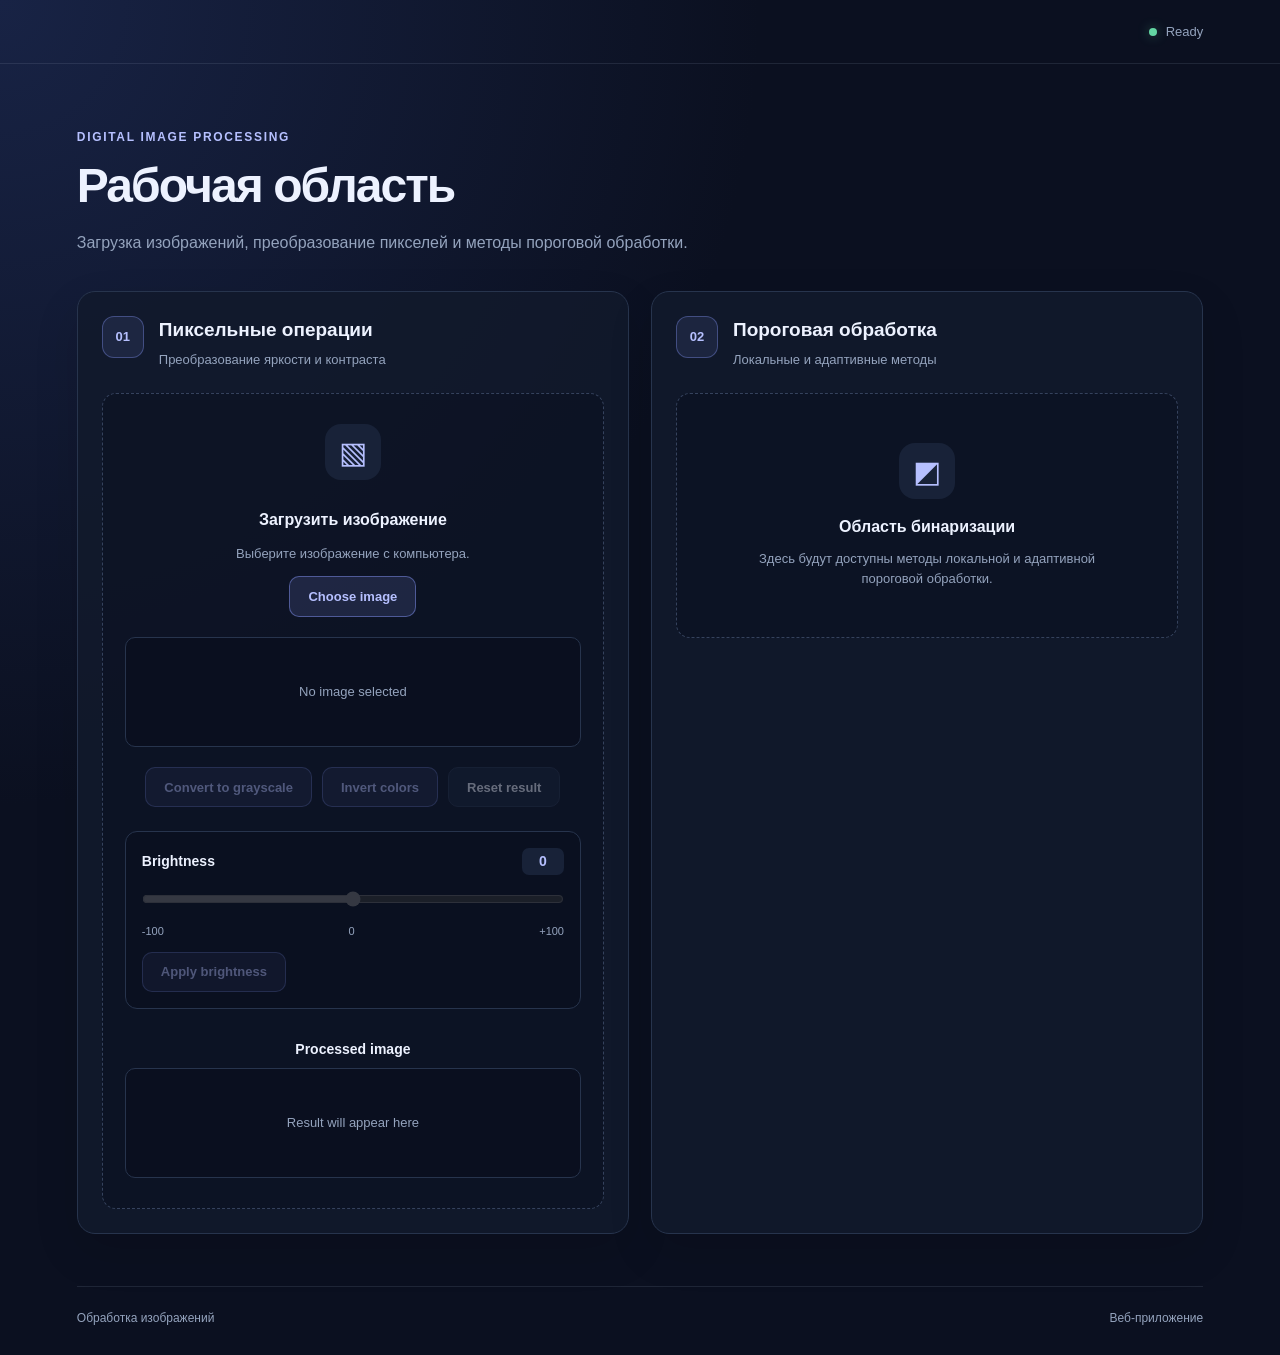
==== pkg lab 3/index.html @ 261bcbc7 "added color adjustment" ====
<!DOCTYPE html>
<html lang="ru">
<head>
    <meta charset="UTF-8">
    <meta name="viewport" content="width=device-width, initial-scale=1.0">
    <title>Image Processing</title>
    <link rel="stylesheet" href="style.css">
</head>
<body>
    <header class="topbar">
        <div class="topbar-spacer"></div>
        <div class="topbar-status">
            <span class="status-dot"></span>
            <span id="appStatus">Ready</span>
        </div>
    </header>

    <main class="container">
        <section class="welcome">
            <p class="eyebrow">Digital Image Processing</p>
            <h1>Рабочая область</h1>
            <p class="description">
                Загрузка изображений, преобразование пикселей
                и методы пороговой обработки.
            </p>
        </section>

        <section class="workspace">
            <article class="panel">
                <div class="panel-heading">
                    <span class="panel-number">01</span>
                    <div>
                        <h2>Пиксельные операции</h2>
                        <p>Преобразование яркости и контраста</p>
                    </div>
                </div>

                <div class="placeholder upload-area">
                    <div class="placeholder-icon">▧</div>
                    <h3>Загрузить изображение</h3>
                    <p>Выберите изображение с компьютера.</p>

                    <label class="upload-button" for="imageInput">
                        Choose image
                    </label>

                    <input
                        type="file"
                        id="imageInput"
                        accept="image/*"
                        hidden
                    >

                    <div class="image-preview" id="imagePreview">
                        <span class="preview-empty">No image selected</span>
                        <img
                            id="previewImage"
                            alt="Original image preview"
                            hidden
                        >
                    </div>

                    <div class="image-info" id="imageInfo" hidden></div>

                    <div class="controls">
                        <button
                            id="grayscaleButton"
                            class="action-button"
                            disabled
                        >
                            Convert to grayscale
                        </button>

                        <button
                            id="invertButton"
                            class="action-button"
                            disabled
                        >
                            Invert colors
                        </button>

                        <button
                            id="resetButton"
                            class="secondary-button"
                            disabled
                        >
                            Reset result
                        </button>
                    </div>

                    <div class="adjustment-control">
                        <div class="adjustment-heading">
                            <label for="brightnessSlider">Brightness</label>
                            <output id="brightnessValue" for="brightnessSlider">
                                0
                            </output>
                        </div>

                        <input
                            type="range"
                            id="brightnessSlider"
                            min="-100"
                            max="100"
                            value="0"
                            step="1"
                            disabled
                        >

                        <div class="range-labels">
                            <span>-100</span>
                            <span>0</span>
                            <span>+100</span>
                        </div>

                        <button
                            id="applyBrightnessButton"
                            class="action-button"
                            disabled
                        >
                            Apply brightness
                        </button>
                    </div>

                    <div class="result-area">
                        <h3>Processed image</h3>
                        <div class="image-preview result-preview">
                            <span id="resultPlaceholder">
                                Result will appear here
                            </span>
                            <canvas id="resultCanvas" hidden></canvas>
                        </div>
                    </div>
                </div>
            </article>

            <article class="panel">
                <div class="panel-heading">
                    <span class="panel-number">02</span>
                    <div>
                        <h2>Пороговая обработка</h2>
                        <p>Локальные и адаптивные методы</p>
                    </div>
                </div>

                <div class="placeholder">
                    <div class="placeholder-icon">◩</div>
                    <h3>Область бинаризации</h3>
                    <p>
                        Здесь будут доступны методы локальной
                        и адаптивной пороговой обработки.
                    </p>
                </div>
            </article>
        </section>

        <footer class="footer">
            <span>Обработка изображений</span>
            <span>Веб-приложение</span>
        </footer>
    </main>

    <script src="app.js"></script>
</body>
</html>
---- pkg lab 3/style.css ----
:root {
    color-scheme: dark;
    --background: #0b1020;
    --panel: #121a2c;
    --panel-light: #182238;
    --border: #27344d;
    --text: #edf2ff;
    --muted: #94a3bd;
    --accent: #8b9cff;
    --accent-light: #b6c0ff;
    --success: #63d6a3;
    --error: #ff8585;
}

* {
    box-sizing: border-box;
}

body {
    margin: 0;
    min-height: 100vh;
    background:
        radial-gradient(ellipse at top left, #182345 0, transparent 42%),
        var(--background);
    color: var(--text);
    font-family: Inter, -apple-system, BlinkMacSystemFont, "Segoe UI",
        sans-serif;
    line-height: 1.5;
}

.topbar {
    min-height: 64px;
    padding: 0 6%;
    display: flex;
    align-items: center;
    justify-content: space-between;
    border-bottom: 1px solid rgba(148, 163, 189, 0.15);
}

.topbar-spacer {
    flex: 1;
}

.topbar-status {
    display: flex;
    align-items: center;
    gap: 9px;
    color: var(--muted);
    font-size: 13px;
}

.status-dot {
    width: 8px;
    height: 8px;
    border-radius: 50%;
    background: var(--success);
    box-shadow: 0 0 12px rgba(99, 214, 163, 0.4);
}

.container {
    width: min(1180px, 88%);
    margin: 0 auto;
}

.welcome {
    padding: 64px 0 36px;
}

.eyebrow {
    margin: 0 0 12px;
    color: var(--accent-light);
    font-size: 12px;
    font-weight: 700;
    letter-spacing: 0.14em;
    text-transform: uppercase;
}

h1 {
    margin: 0;
    font-size: clamp(32px, 5vw, 48px);
    line-height: 1.15;
    letter-spacing: -0.04em;
}

.description {
    max-width: 620px;
    margin: 18px 0 0;
    color: var(--muted);
    font-size: 16px;
}

.workspace {
    display: grid;
    grid-template-columns: repeat(2, minmax(0, 1fr));
    gap: 22px;
    padding-bottom: 52px;
}

.panel {
    min-width: 0;
    padding: 24px;
    border: 1px solid var(--border);
    border-radius: 18px;
    background: rgba(18, 26, 44, 0.88);
    box-shadow: 0 18px 45px rgba(0, 0, 0, 0.12);
}

.panel-heading {
    display: flex;
    align-items: flex-start;
    gap: 15px;
    margin-bottom: 24px;
}

.panel-number {
    display: grid;
    place-items: center;
    flex-shrink: 0;
    width: 42px;
    height: 42px;
    border: 1px solid rgba(139, 156, 255, 0.35);
    border-radius: 12px;
    background: rgba(139, 156, 255, 0.1);
    color: var(--accent-light);
    font-size: 13px;
    font-weight: 700;
}

.panel-heading h2 {
    margin: 0;
    font-size: 19px;
    font-weight: 650;
}

.panel-heading p {
    margin: 5px 0 0;
    color: var(--muted);
    font-size: 13px;
}

.placeholder {
    min-height: 245px;
    padding: 30px 22px;
    display: flex;
    flex-direction: column;
    align-items: center;
    justify-content: center;
    text-align: center;
    border: 1px dashed #35425d;
    border-radius: 14px;
    background: rgba(8, 13, 26, 0.35);
}

.placeholder-icon {
    display: grid;
    place-items: center;
    width: 56px;
    height: 56px;
    margin-bottom: 16px;
    border-radius: 16px;
    background: var(--panel-light);
    color: var(--accent-light);
    font-size: 30px;
}

.placeholder h3 {
    margin: 0;
    font-size: 16px;
    font-weight: 600;
}

.placeholder p {
    max-width: 340px;
    margin: 10px 0 0;
    color: var(--muted);
    font-size: 13px;
}

.upload-area {
    gap: 12px;
}

.upload-area > p {
    margin-top: 0;
}

.upload-button,
.action-button,
.secondary-button {
    display: inline-flex;
    align-items: center;
    justify-content: center;
    min-height: 40px;
    padding: 10px 18px;
    border: 1px solid rgba(139, 156, 255, 0.45);
    border-radius: 10px;
    background: rgba(139, 156, 255, 0.14);
    color: var(--accent-light);
    font-size: 13px;
    font-weight: 600;
    font-family: inherit;
    cursor: pointer;
    transition: background 0.2s ease, transform 0.2s ease;
}

.upload-button:hover,
.action-button:hover:not(:disabled),
.secondary-button:hover:not(:disabled) {
    background: rgba(139, 156, 255, 0.25);
    transform: translateY(-1px);
}

.action-button:disabled,
.secondary-button:disabled {
    opacity: 0.4;
    cursor: not-allowed;
}

.secondary-button {
    border-color: var(--border);
    background: var(--panel-light);
    color: var(--text);
}

.image-preview {
    display: flex;
    align-items: center;
    justify-content: center;
    width: 100%;
    min-height: 110px;
    margin-top: 8px;
    overflow: hidden;
    border: 1px solid var(--border);
    border-radius: 10px;
    background: rgba(8, 13, 26, 0.45);
    color: var(--muted);
    font-size: 13px;
}

.image-preview img,
.image-preview canvas {
    display: block;
    max-width: 100%;
    max-height: 320px;
    object-fit: contain;
}

.image-info {
    width: 100%;
    color: var(--muted);
    font-size: 12px;
    overflow-wrap: anywhere;
}

.controls {
    display: flex;
    flex-wrap: wrap;
    justify-content: center;
    gap: 10px;
    width: 100%;
    margin-top: 8px;
}

.adjustment-control {
    display: flex;
    flex-direction: column;
    gap: 12px;
    width: 100%;
    margin-top: 12px;
    padding: 16px;
    border: 1px solid var(--border);
    border-radius: 12px;
    background: rgba(8, 13, 26, 0.35);
    text-align: left;
}

.adjustment-heading {
    display: flex;
    align-items: center;
    justify-content: space-between;
    gap: 12px;
    font-size: 14px;
    font-weight: 600;
}

.adjustment-heading output {
    min-width: 42px;
    padding: 3px 8px;
    border-radius: 7px;
    background: var(--panel-light);
    color: var(--accent-light);
    text-align: center;
    font-variant-numeric: tabular-nums;
}

#brightnessSlider {
    width: 100%;
    margin: 4px 0;
    accent-color: var(--accent);
    cursor: pointer;
}

#brightnessSlider:disabled {
    cursor: not-allowed;
    opacity: 0.4;
}

.range-labels {
    display: flex;
    justify-content: space-between;
    color: var(--muted);
    font-size: 11px;
}

.adjustment-control .action-button {
    align-self: flex-start;
}

.result-area {
    width: 100%;
    margin-top: 18px;
}

.result-area > h3 {
    margin: 0 0 8px;
    font-size: 14px;
    font-weight: 600;
}

.result-preview {
    margin-top: 0;
}

.footer {
    display: flex;
    justify-content: space-between;
    gap: 16px;
    padding: 22px 0 28px;
    border-top: 1px solid rgba(148, 163, 189, 0.15);
    color: var(--muted);
    font-size: 12px;
}

[hidden] {
    display: none !important;
}

@media (max-width: 760px) {
    .container {
        width: 92%;
    }

    .welcome {
        padding-top: 44px;
    }

    .workspace {
        grid-template-columns: 1fr;
        gap: 16px;
    }

    .panel {
        padding: 18px;
    }

    .placeholder {
        min-height: 210px;
    }
}

@media (max-width: 420px) {
    .topbar {
        padding: 0 4%;
    }

    .footer {
        flex-direction: column;
        gap: 4px;
    }

    .controls {
        flex-direction: column;
    }

    .controls button,
    .adjustment-control .action-button {
        width: 100%;
    }
}
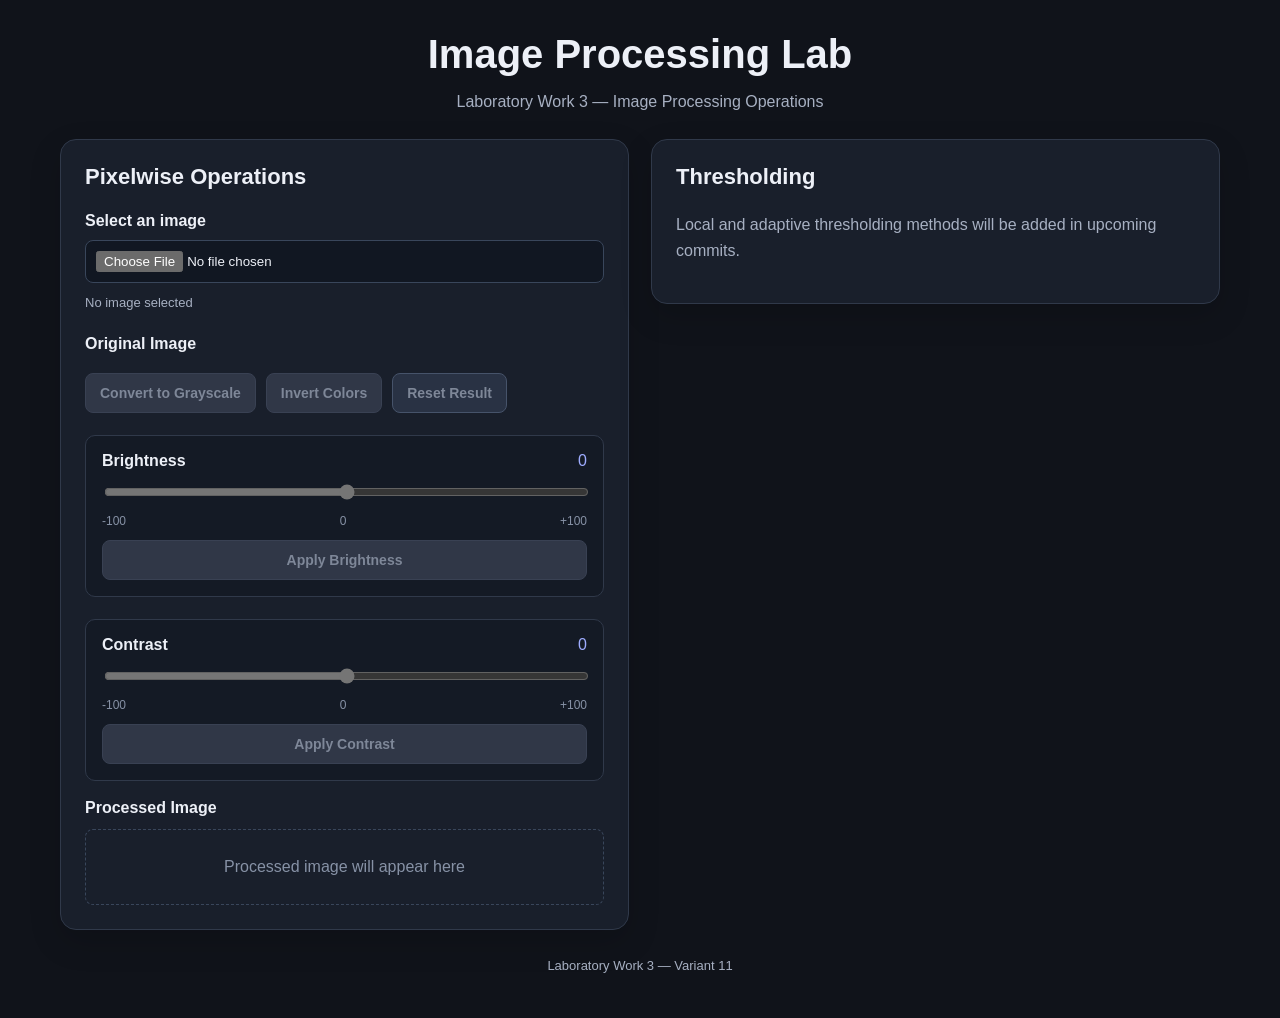
==== commit 75d6951e: "added contrast adjustment" ====
--- a/pkg lab 3/index.html
+++ b/pkg lab 3/index.html
@@ -1,161 +1,114 @@
 <!DOCTYPE html>
-<html lang="ru">
+<html lang="en">
 <head>
     <meta charset="UTF-8">
     <meta name="viewport" content="width=device-width, initial-scale=1.0">
-    <title>Image Processing</title>
+    <title>Image Processing Lab</title>
     <link rel="stylesheet" href="style.css">
 </head>
 <body>
-    <header class="topbar">
-        <div class="topbar-spacer"></div>
-        <div class="topbar-status">
-            <span class="status-dot"></span>
-            <span id="appStatus">Ready</span>
-        </div>
-    </header>
+    <main class="app">
+        <header class="app-header">
+            <h1>Image Processing Lab</h1>
+            <p>Laboratory Work 3 — Image Processing Operations</p>
+        </header>
 
-    <main class="container">
-        <section class="welcome">
-            <p class="eyebrow">Digital Image Processing</p>
-            <h1>Рабочая область</h1>
-            <p class="description">
-                Загрузка изображений, преобразование пикселей
-                и методы пороговой обработки.
-            </p>
+        <section class="workspace">
+            <div class="panel">
+                <h2>Pixelwise Operations</h2>
+
+                <div class="upload-control">
+                    <label for="imageInput">Select an image</label>
+                    <input type="file" id="imageInput" accept="image/*">
+                </div>
+
+                <div class="image-info" id="imageInfo">
+                    No image selected
+                </div>
+
+                <div class="preview-container">
+                    <h3>Original Image</h3>
+                    <img id="previewImage" alt="Original image preview" hidden>
+                </div>
+
+                <div class="controls">
+                    <button id="grayscaleButton" disabled>
+                        Convert to Grayscale
+                    </button>
+                    <button id="invertButton" disabled>
+                        Invert Colors
+                    </button>
+                    <button id="resetButton" disabled>
+                        Reset Result
+                    </button>
+                </div>
+
+                <div class="adjustment-control">
+                    <div class="adjustment-heading">
+                        <label for="brightnessSlider">Brightness</label>
+                        <output id="brightnessValue">0</output>
+                    </div>
+                    <input
+                        type="range"
+                        id="brightnessSlider"
+                        min="-100"
+                        max="100"
+                        value="0"
+                        step="1"
+                        disabled
+                    >
+                    <div class="range-labels">
+                        <span>-100</span>
+                        <span>0</span>
+                        <span>+100</span>
+                    </div>
+                    <button id="applyBrightnessButton" disabled>
+                        Apply Brightness
+                    </button>
+                </div>
+
+                <div class="adjustment-control">
+                    <div class="adjustment-heading">
+                        <label for="contrastSlider">Contrast</label>
+                        <output id="contrastValue">0</output>
+                    </div>
+                    <input
+                        type="range"
+                        id="contrastSlider"
+                        min="-100"
+                        max="100"
+                        value="0"
+                        step="1"
+                        disabled
+                    >
+                    <div class="range-labels">
+                        <span>-100</span>
+                        <span>0</span>
+                        <span>+100</span>
+                    </div>
+                    <button id="applyContrastButton" disabled>
+                        Apply Contrast
+                    </button>
+                </div>
+
+                <div class="result-container">
+                    <h3>Processed Image</h3>
+                    <canvas id="resultCanvas" hidden></canvas>
+                    <p id="resultPlaceholder">Processed image will appear here</p>
+                </div>
+            </div>
+
+            <div class="panel">
+                <h2>Thresholding</h2>
+                <p class="placeholder-text">
+                    Local and adaptive thresholding methods will be added in
+                    upcoming commits.
+                </p>
+            </div>
         </section>
 
-        <section class="workspace">
-            <article class="panel">
-                <div class="panel-heading">
-                    <span class="panel-number">01</span>
-                    <div>
-                        <h2>Пиксельные операции</h2>
-                        <p>Преобразование яркости и контраста</p>
-                    </div>
-                </div>
-
-                <div class="placeholder upload-area">
-                    <div class="placeholder-icon">▧</div>
-                    <h3>Загрузить изображение</h3>
-                    <p>Выберите изображение с компьютера.</p>
-
-                    <label class="upload-button" for="imageInput">
-                        Choose image
-                    </label>
-
-                    <input
-                        type="file"
-                        id="imageInput"
-                        accept="image/*"
-                        hidden
-                    >
-
-                    <div class="image-preview" id="imagePreview">
-                        <span class="preview-empty">No image selected</span>
-                        <img
-                            id="previewImage"
-                            alt="Original image preview"
-                            hidden
-                        >
-                    </div>
-
-                    <div class="image-info" id="imageInfo" hidden></div>
-
-                    <div class="controls">
-                        <button
-                            id="grayscaleButton"
-                            class="action-button"
-                            disabled
-                        >
-                            Convert to grayscale
-                        </button>
-
-                        <button
-                            id="invertButton"
-                            class="action-button"
-                            disabled
-                        >
-                            Invert colors
-                        </button>
-
-                        <button
-                            id="resetButton"
-                            class="secondary-button"
-                            disabled
-                        >
-                            Reset result
-                        </button>
-                    </div>
-
-                    <div class="adjustment-control">
-                        <div class="adjustment-heading">
-                            <label for="brightnessSlider">Brightness</label>
-                            <output id="brightnessValue" for="brightnessSlider">
-                                0
-                            </output>
-                        </div>
-
-                        <input
-                            type="range"
-                            id="brightnessSlider"
-                            min="-100"
-                            max="100"
-                            value="0"
-                            step="1"
-                            disabled
-                        >
-
-                        <div class="range-labels">
-                            <span>-100</span>
-                            <span>0</span>
-                            <span>+100</span>
-                        </div>
-
-                        <button
-                            id="applyBrightnessButton"
-                            class="action-button"
-                            disabled
-                        >
-                            Apply brightness
-                        </button>
-                    </div>
-
-                    <div class="result-area">
-                        <h3>Processed image</h3>
-                        <div class="image-preview result-preview">
-                            <span id="resultPlaceholder">
-                                Result will appear here
-                            </span>
-                            <canvas id="resultCanvas" hidden></canvas>
-                        </div>
-                    </div>
-                </div>
-            </article>
-
-            <article class="panel">
-                <div class="panel-heading">
-                    <span class="panel-number">02</span>
-                    <div>
-                        <h2>Пороговая обработка</h2>
-                        <p>Локальные и адаптивные методы</p>
-                    </div>
-                </div>
-
-                <div class="placeholder">
-                    <div class="placeholder-icon">◩</div>
-                    <h3>Область бинаризации</h3>
-                    <p>
-                        Здесь будут доступны методы локальной
-                        и адаптивной пороговой обработки.
-                    </p>
-                </div>
-            </article>
-        </section>
-
-        <footer class="footer">
-            <span>Обработка изображений</span>
-            <span>Веб-приложение</span>
+        <footer class="app-footer">
+            <p>Laboratory Work 3 — Variant 11</p>
         </footer>
     </main>
 
--- a/pkg lab 3/style.css
+++ b/pkg lab 3/style.css
@@ -1,277 +1,176 @@
+* {
+    box-sizing: border-box;
+}
+
 :root {
     color-scheme: dark;
-    --background: #0b1020;
-    --panel: #121a2c;
-    --panel-light: #182238;
-    --border: #27344d;
-    --text: #edf2ff;
-    --muted: #94a3bd;
-    --accent: #8b9cff;
-    --accent-light: #b6c0ff;
-    --success: #63d6a3;
-    --error: #ff8585;
-}
-
-* {
-    box-sizing: border-box;
+    font-family: Arial, Helvetica, sans-serif;
+    background: #10131a;
+    color: #edf0f7;
 }
 
 body {
     margin: 0;
     min-height: 100vh;
-    background:
-        radial-gradient(ellipse at top left, #182345 0, transparent 42%),
-        var(--background);
-    color: var(--text);
-    font-family: Inter, -apple-system, BlinkMacSystemFont, "Segoe UI",
-        sans-serif;
-    line-height: 1.5;
-}
-
-.topbar {
-    min-height: 64px;
-    padding: 0 6%;
-    display: flex;
-    align-items: center;
-    justify-content: space-between;
-    border-bottom: 1px solid rgba(148, 163, 189, 0.15);
-}
-
-.topbar-spacer {
-    flex: 1;
-}
-
-.topbar-status {
-    display: flex;
-    align-items: center;
-    gap: 9px;
-    color: var(--muted);
-    font-size: 13px;
-}
-
-.status-dot {
-    width: 8px;
-    height: 8px;
-    border-radius: 50%;
-    background: var(--success);
-    box-shadow: 0 0 12px rgba(99, 214, 163, 0.4);
-}
-
-.container {
-    width: min(1180px, 88%);
+    background: #10131a;
+}
+
+.app {
+    width: min(1200px, 100%);
     margin: 0 auto;
-}
-
-.welcome {
-    padding: 64px 0 36px;
-}
-
-.eyebrow {
-    margin: 0 0 12px;
-    color: var(--accent-light);
-    font-size: 12px;
-    font-weight: 700;
-    letter-spacing: 0.14em;
-    text-transform: uppercase;
-}
-
-h1 {
-    margin: 0;
-    font-size: clamp(32px, 5vw, 48px);
-    line-height: 1.15;
-    letter-spacing: -0.04em;
-}
-
-.description {
-    max-width: 620px;
-    margin: 18px 0 0;
-    color: var(--muted);
-    font-size: 16px;
+    padding: 32px 20px;
+}
+
+.app-header {
+    margin-bottom: 28px;
+    text-align: center;
+}
+
+.app-header h1 {
+    margin: 0 0 10px;
+    font-size: clamp(28px, 4vw, 40px);
+}
+
+.app-header p,
+.app-footer,
+.placeholder-text {
+    color: #a7b0c2;
 }
 
 .workspace {
     display: grid;
     grid-template-columns: repeat(2, minmax(0, 1fr));
     gap: 22px;
-    padding-bottom: 52px;
+    align-items: start;
 }
 
 .panel {
     min-width: 0;
     padding: 24px;
-    border: 1px solid var(--border);
-    border-radius: 18px;
-    background: rgba(18, 26, 44, 0.88);
-    box-shadow: 0 18px 45px rgba(0, 0, 0, 0.12);
-}
-
-.panel-heading {
-    display: flex;
-    align-items: flex-start;
-    gap: 15px;
-    margin-bottom: 24px;
-}
-
-.panel-number {
+    border: 1px solid #30394a;
+    border-radius: 16px;
+    background: #191f2b;
+    box-shadow: 0 12px 32px rgb(0 0 0 / 15%);
+}
+
+.panel h2 {
+    margin: 0 0 22px;
+    font-size: 22px;
+}
+
+.panel h3 {
+    margin: 0 0 12px;
+    font-size: 16px;
+}
+
+.upload-control {
     display: grid;
-    place-items: center;
-    flex-shrink: 0;
-    width: 42px;
-    height: 42px;
-    border: 1px solid rgba(139, 156, 255, 0.35);
-    border-radius: 12px;
-    background: rgba(139, 156, 255, 0.1);
-    color: var(--accent-light);
+    gap: 10px;
+    margin-bottom: 12px;
+}
+
+.upload-control label,
+.adjustment-heading label {
+    font-weight: 600;
+}
+
+input[type="file"] {
+    width: 100%;
+    padding: 10px;
+    border: 1px solid #39465b;
+    border-radius: 8px;
+    background: #111722;
+    color: #edf0f7;
+}
+
+.image-info {
+    min-height: 20px;
+    margin-bottom: 20px;
+    color: #a7b0c2;
     font-size: 13px;
-    font-weight: 700;
-}
-
-.panel-heading h2 {
-    margin: 0;
-    font-size: 19px;
-    font-weight: 650;
-}
-
-.panel-heading p {
-    margin: 5px 0 0;
-    color: var(--muted);
-    font-size: 13px;
-}
-
-.placeholder {
-    min-height: 245px;
-    padding: 30px 22px;
-    display: flex;
-    flex-direction: column;
-    align-items: center;
-    justify-content: center;
-    text-align: center;
-    border: 1px dashed #35425d;
-    border-radius: 14px;
-    background: rgba(8, 13, 26, 0.35);
-}
-
-.placeholder-icon {
-    display: grid;
-    place-items: center;
-    width: 56px;
-    height: 56px;
-    margin-bottom: 16px;
-    border-radius: 16px;
-    background: var(--panel-light);
-    color: var(--accent-light);
-    font-size: 30px;
-}
-
-.placeholder h3 {
-    margin: 0;
-    font-size: 16px;
-    font-weight: 600;
-}
-
-.placeholder p {
-    max-width: 340px;
-    margin: 10px 0 0;
-    color: var(--muted);
-    font-size: 13px;
-}
-
-.upload-area {
-    gap: 12px;
-}
-
-.upload-area > p {
-    margin-top: 0;
-}
-
-.upload-button,
-.action-button,
-.secondary-button {
-    display: inline-flex;
-    align-items: center;
-    justify-content: center;
-    min-height: 40px;
-    padding: 10px 18px;
-    border: 1px solid rgba(139, 156, 255, 0.45);
-    border-radius: 10px;
-    background: rgba(139, 156, 255, 0.14);
-    color: var(--accent-light);
-    font-size: 13px;
-    font-weight: 600;
-    font-family: inherit;
-    cursor: pointer;
-    transition: background 0.2s ease, transform 0.2s ease;
-}
-
-.upload-button:hover,
-.action-button:hover:not(:disabled),
-.secondary-button:hover:not(:disabled) {
-    background: rgba(139, 156, 255, 0.25);
-    transform: translateY(-1px);
-}
-
-.action-button:disabled,
-.secondary-button:disabled {
-    opacity: 0.4;
-    cursor: not-allowed;
-}
-
-.secondary-button {
-    border-color: var(--border);
-    background: var(--panel-light);
-    color: var(--text);
-}
-
-.image-preview {
-    display: flex;
-    align-items: center;
-    justify-content: center;
-    width: 100%;
-    min-height: 110px;
-    margin-top: 8px;
-    overflow: hidden;
-    border: 1px solid var(--border);
-    border-radius: 10px;
-    background: rgba(8, 13, 26, 0.45);
-    color: var(--muted);
-    font-size: 13px;
-}
-
-.image-preview img,
-.image-preview canvas {
+    overflow-wrap: anywhere;
+}
+
+.preview-container,
+.result-container {
+    margin-top: 18px;
+}
+
+#previewImage,
+#resultCanvas {
     display: block;
     max-width: 100%;
-    max-height: 320px;
-    object-fit: contain;
-}
-
-.image-info {
-    width: 100%;
-    color: var(--muted);
-    font-size: 12px;
-    overflow-wrap: anywhere;
+    height: auto;
+    margin: 0 auto;
+    border-radius: 8px;
+    background: #111722;
+}
+
+#previewImage[hidden],
+#resultCanvas[hidden] {
+    display: none;
+}
+
+#resultCanvas {
+    width: auto;
+}
+
+#resultPlaceholder {
+    margin: 0;
+    padding: 28px 12px;
+    border: 1px dashed #39465b;
+    border-radius: 8px;
+    color: #8792a6;
+    text-align: center;
+}
+
+#resultPlaceholder[hidden] {
+    display: none;
 }
 
 .controls {
     display: flex;
     flex-wrap: wrap;
-    justify-content: center;
     gap: 10px;
-    width: 100%;
-    margin-top: 8px;
+    margin-top: 20px;
+}
+
+button {
+    padding: 11px 14px;
+    border: 1px solid #5369f8;
+    border-radius: 8px;
+    background: #4659dc;
+    color: #fff;
+    font-size: 14px;
+    font-weight: 600;
+    cursor: pointer;
+    transition: background 0.15s ease, opacity 0.15s ease;
+}
+
+button:hover:not(:disabled) {
+    background: #596cf0;
+}
+
+button:disabled {
+    border-color: #394153;
+    background: #303747;
+    color: #7e8798;
+    cursor: not-allowed;
+}
+
+#resetButton {
+    border-color: #46536a;
+    background: #293244;
 }
 
 .adjustment-control {
-    display: flex;
-    flex-direction: column;
+    display: grid;
     gap: 12px;
-    width: 100%;
-    margin-top: 12px;
+    margin-top: 22px;
     padding: 16px;
-    border: 1px solid var(--border);
-    border-radius: 12px;
-    background: rgba(8, 13, 26, 0.35);
-    text-align: left;
+    border: 1px solid #30394a;
+    border-radius: 10px;
+    background: #141a25;
 }
 
 .adjustment-heading {
@@ -279,111 +178,68 @@
     align-items: center;
     justify-content: space-between;
     gap: 12px;
-    font-size: 14px;
-    font-weight: 600;
 }
 
 .adjustment-heading output {
     min-width: 42px;
-    padding: 3px 8px;
-    border-radius: 7px;
-    background: var(--panel-light);
-    color: var(--accent-light);
-    text-align: center;
+    color: #9eacff;
     font-variant-numeric: tabular-nums;
-}
-
-#brightnessSlider {
+    text-align: right;
+}
+
+#brightnessSlider,
+#contrastSlider {
     width: 100%;
-    margin: 4px 0;
-    accent-color: var(--accent);
+    accent-color: #7182ff;
     cursor: pointer;
 }
 
-#brightnessSlider:disabled {
+#brightnessSlider:disabled,
+#contrastSlider:disabled {
     cursor: not-allowed;
-    opacity: 0.4;
 }
 
 .range-labels {
     display: flex;
     justify-content: space-between;
-    color: var(--muted);
-    font-size: 11px;
-}
-
-.adjustment-control .action-button {
-    align-self: flex-start;
-}
-
-.result-area {
+    color: #8792a6;
+    font-size: 12px;
+}
+
+.adjustment-control button {
     width: 100%;
-    margin-top: 18px;
-}
-
-.result-area > h3 {
-    margin: 0 0 8px;
-    font-size: 14px;
-    font-weight: 600;
-}
-
-.result-preview {
-    margin-top: 0;
-}
-
-.footer {
-    display: flex;
-    justify-content: space-between;
-    gap: 16px;
-    padding: 22px 0 28px;
-    border-top: 1px solid rgba(148, 163, 189, 0.15);
-    color: var(--muted);
-    font-size: 12px;
-}
-
-[hidden] {
-    display: none !important;
-}
-
-@media (max-width: 760px) {
-    .container {
-        width: 92%;
-    }
-
-    .welcome {
-        padding-top: 44px;
-    }
-
+}
+
+.placeholder-text {
+    line-height: 1.6;
+}
+
+.app-footer {
+    margin-top: 28px;
+    font-size: 13px;
+    text-align: center;
+}
+
+@media (max-width: 800px) {
     .workspace {
         grid-template-columns: 1fr;
-        gap: 16px;
+    }
+}
+
+@media (max-width: 480px) {
+    .app {
+        padding: 22px 12px;
     }
 
     .panel {
-        padding: 18px;
-    }
-
-    .placeholder {
-        min-height: 210px;
-    }
-}
-
-@media (max-width: 420px) {
-    .topbar {
-        padding: 0 4%;
-    }
-
-    .footer {
-        flex-direction: column;
-        gap: 4px;
+        padding: 16px;
     }
 
     .controls {
         flex-direction: column;
     }
 
-    .controls button,
-    .adjustment-control .action-button {
+    .controls button {
         width: 100%;
     }
 }
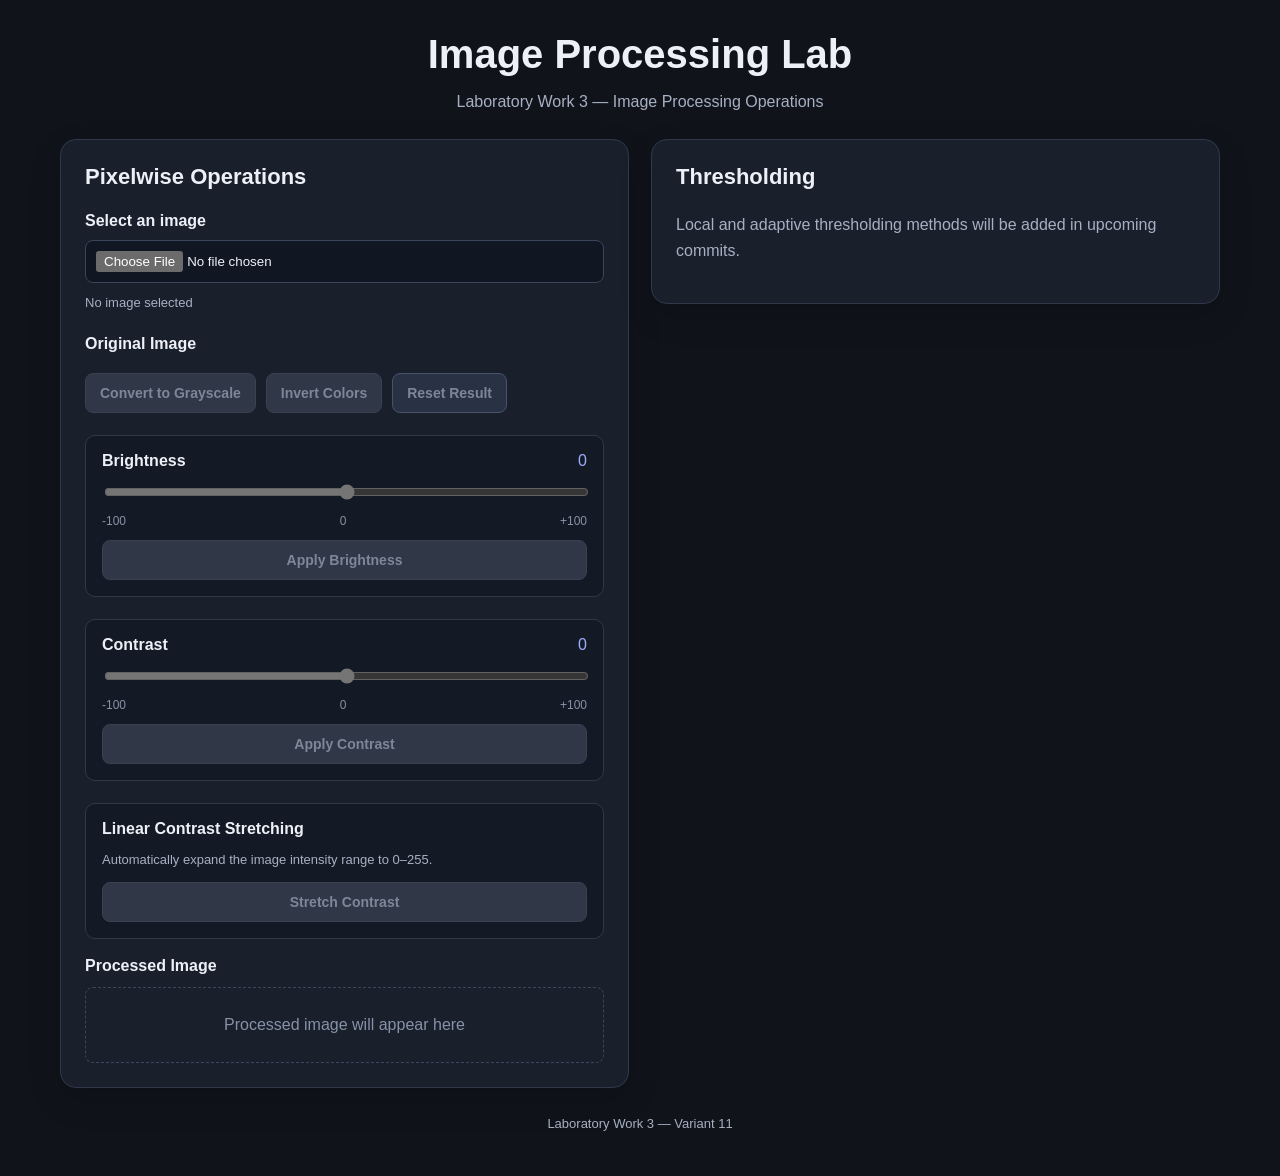
==== commit cc34bf42: "Implement linear contrast stretching" ====
--- a/pkg lab 3/index.html
+++ b/pkg lab 3/index.html
@@ -1,3 +1,4 @@
+
 <!DOCTYPE html>
 <html lang="en">
 <head>
@@ -91,6 +92,18 @@
                     </button>
                 </div>
 
+                <div class="adjustment-control">
+                    <div class="adjustment-heading">
+                        <label for="stretchButton">Linear Contrast Stretching</label>
+                    </div>
+                    <p class="control-description">
+                        Automatically expand the image intensity range to 0–255.
+                    </p>
+                    <button id="stretchButton" disabled>
+                        Stretch Contrast
+                    </button>
+                </div>
+
                 <div class="result-container">
                     <h3>Processed Image</h3>
                     <canvas id="resultCanvas" hidden></canvas>
@@ -114,4 +127,4 @@
 
     <script src="app.js"></script>
 </body>
-</html>+</html>
--- a/pkg lab 3/style.css
+++ b/pkg lab 3/style.css
@@ -1,3 +1,4 @@
+
 * {
     box-sizing: border-box;
 }
@@ -210,6 +211,13 @@
     width: 100%;
 }
 
+.control-description {
+    margin: 0;
+    color: #a7b0c2;
+    font-size: 13px;
+    line-height: 1.5;
+}
+
 .placeholder-text {
     line-height: 1.6;
 }
@@ -242,4 +250,4 @@
     .controls button {
         width: 100%;
     }
-}+}
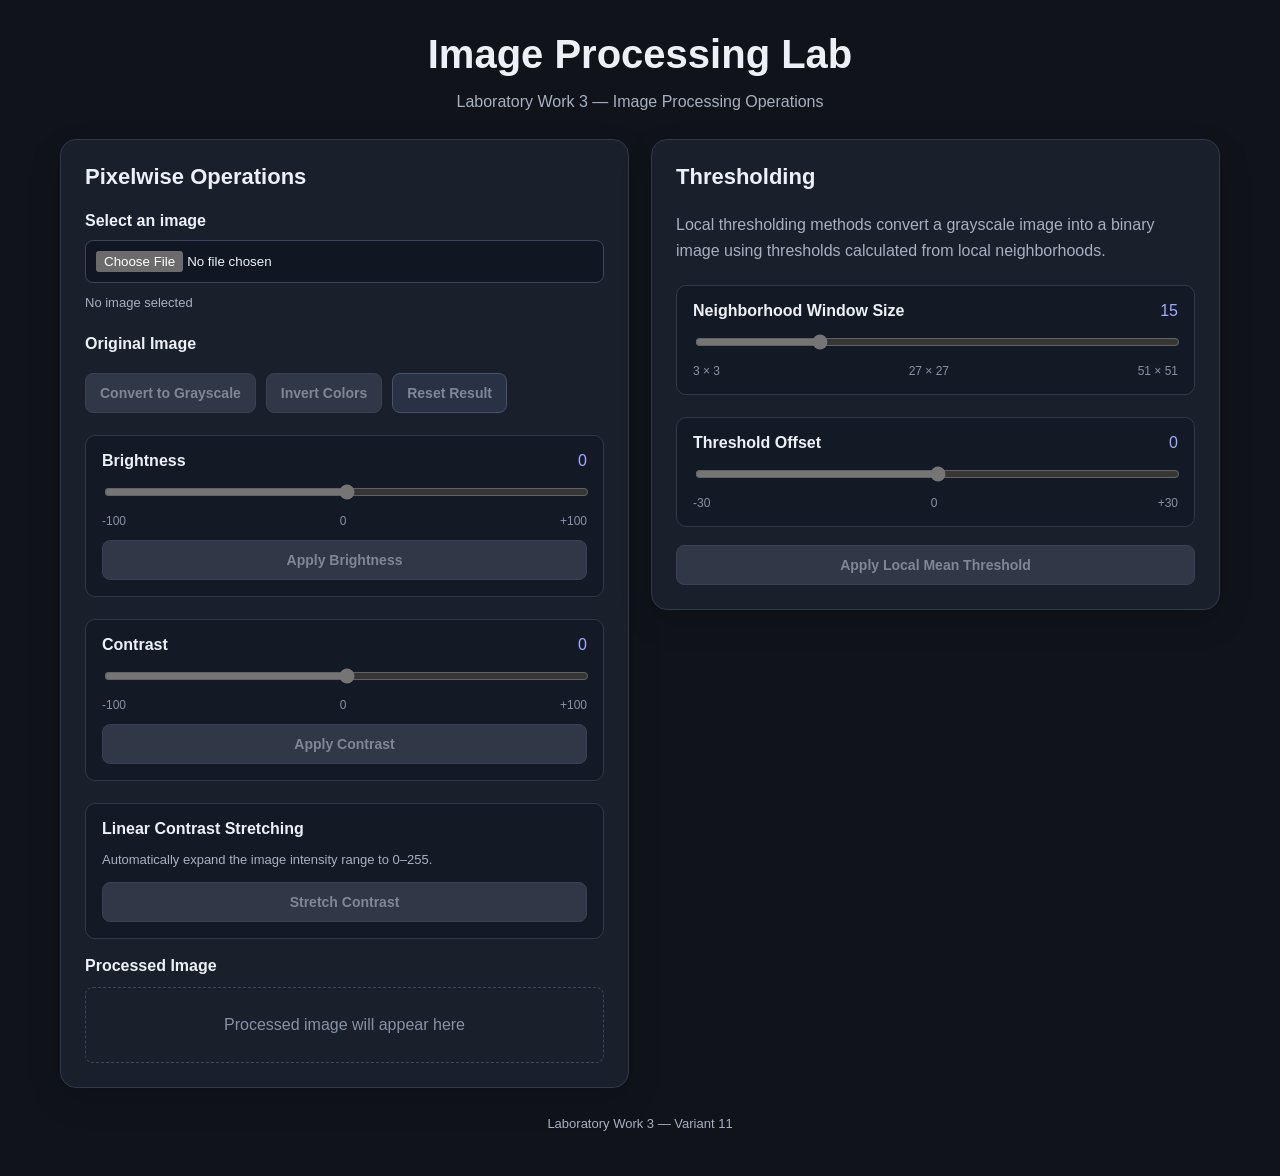
==== commit 3f8c0485: "added local mean thresholding" ====
--- a/pkg lab 3/index.html
+++ b/pkg lab 3/index.html
@@ -113,10 +113,58 @@
 
             <div class="panel">
                 <h2>Thresholding</h2>
+
                 <p class="placeholder-text">
-                    Local and adaptive thresholding methods will be added in
-                    upcoming commits.
+                    Local thresholding methods convert a grayscale image into
+                    a binary image using thresholds calculated from local
+                    neighborhoods.
                 </p>
+
+                <div class="adjustment-control">
+                    <div class="adjustment-heading">
+                        <label for="localMeanWindow">Neighborhood Window Size</label>
+                        <output id="localMeanWindowValue">15</output>
+                    </div>
+                    <input
+                        type="range"
+                        id="localMeanWindow"
+                        min="3"
+                        max="51"
+                        value="15"
+                        step="2"
+                        disabled
+                    >
+                    <div class="range-labels">
+                        <span>3 × 3</span>
+                        <span>27 × 27</span>
+                        <span>51 × 51</span>
+                    </div>
+                </div>
+
+                <div class="adjustment-control">
+                    <div class="adjustment-heading">
+                        <label for="localMeanOffset">Threshold Offset</label>
+                        <output id="localMeanOffsetValue">0</output>
+                    </div>
+                    <input
+                        type="range"
+                        id="localMeanOffset"
+                        min="-30"
+                        max="30"
+                        value="0"
+                        step="1"
+                        disabled
+                    >
+                    <div class="range-labels">
+                        <span>-30</span>
+                        <span>0</span>
+                        <span>+30</span>
+                    </div>
+                </div>
+
+                <button id="localMeanButton" disabled>
+                    Apply Local Mean Threshold
+                </button>
             </div>
         </section>
 
--- a/pkg lab 3/style.css
+++ b/pkg lab 3/style.css
@@ -189,14 +189,18 @@
 }
 
 #brightnessSlider,
-#contrastSlider {
+#contrastSlider,
+#localMeanWindow,
+#localMeanOffset {
     width: 100%;
     accent-color: #7182ff;
     cursor: pointer;
 }
 
 #brightnessSlider:disabled,
-#contrastSlider:disabled {
+#contrastSlider:disabled,
+#localMeanWindow:disabled,
+#localMeanOffset:disabled {
     cursor: not-allowed;
 }
 
@@ -218,6 +222,11 @@
     line-height: 1.5;
 }
 
+#localMeanButton {
+    width: 100%;
+    margin-top: 18px;
+}
+
 .placeholder-text {
     line-height: 1.6;
 }
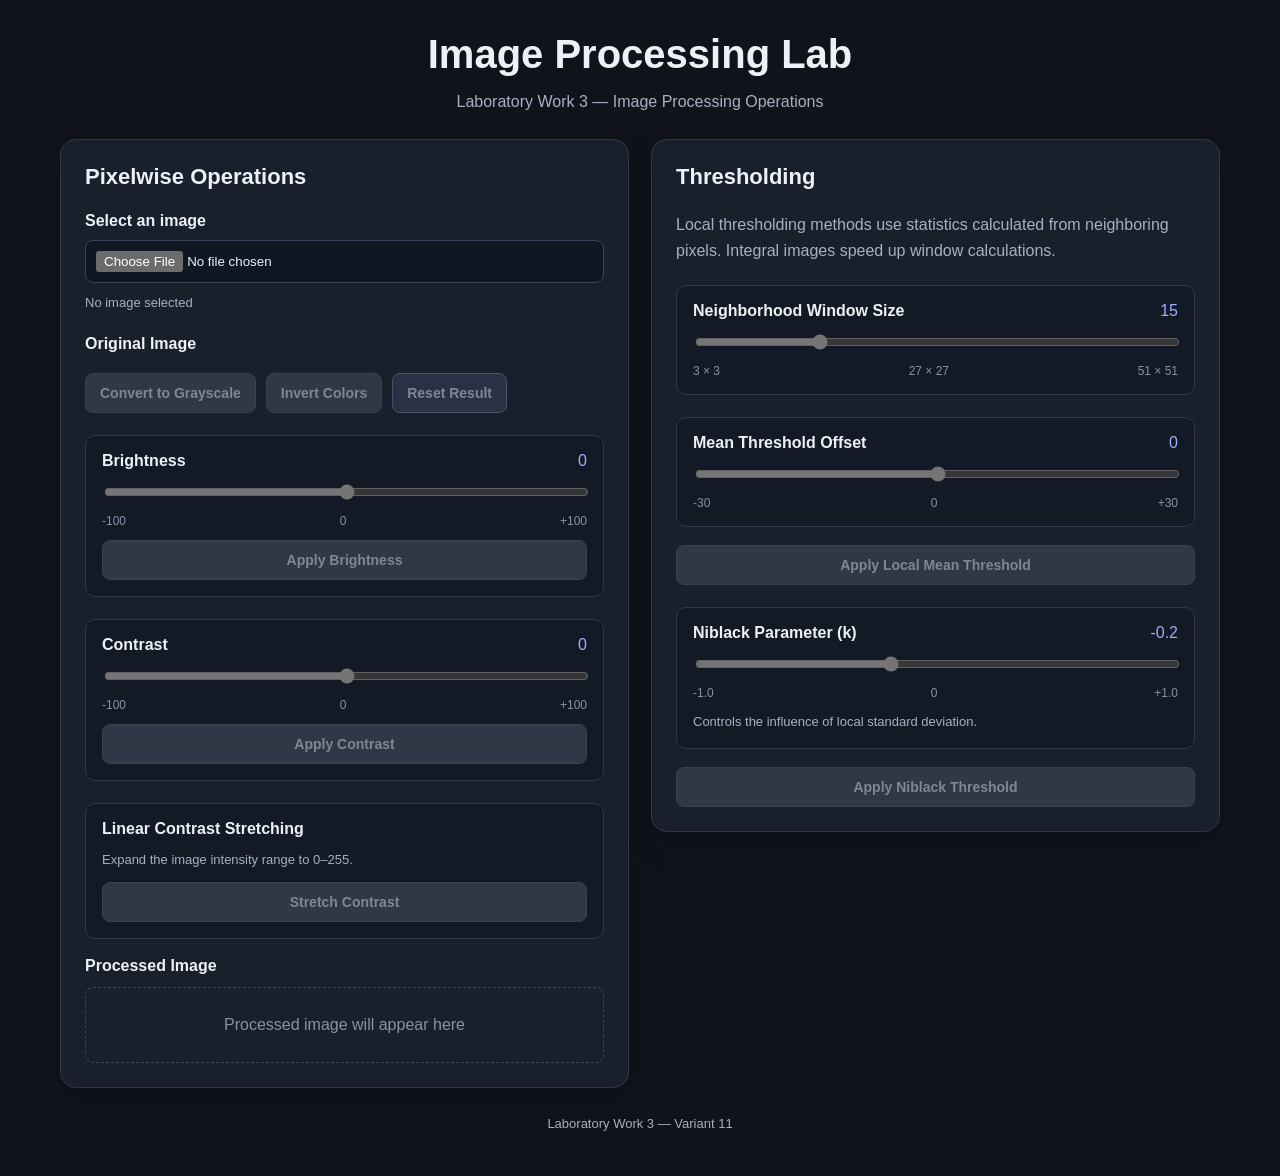
==== commit 9969e368: "added Niblack thresholding" ====
--- a/pkg lab 3/index.html
+++ b/pkg lab 3/index.html
@@ -23,9 +23,7 @@
                     <input type="file" id="imageInput" accept="image/*">
                 </div>
 
-                <div class="image-info" id="imageInfo">
-                    No image selected
-                </div>
+                <div class="image-info" id="imageInfo">No image selected</div>
 
                 <div class="preview-container">
                     <h3>Original Image</h3>
@@ -33,15 +31,9 @@
                 </div>
 
                 <div class="controls">
-                    <button id="grayscaleButton" disabled>
-                        Convert to Grayscale
-                    </button>
-                    <button id="invertButton" disabled>
-                        Invert Colors
-                    </button>
-                    <button id="resetButton" disabled>
-                        Reset Result
-                    </button>
+                    <button id="grayscaleButton" disabled>Convert to Grayscale</button>
+                    <button id="invertButton" disabled>Invert Colors</button>
+                    <button id="resetButton" disabled>Reset Result</button>
                 </div>
 
                 <div class="adjustment-control">
@@ -49,23 +41,9 @@
                         <label for="brightnessSlider">Brightness</label>
                         <output id="brightnessValue">0</output>
                     </div>
-                    <input
-                        type="range"
-                        id="brightnessSlider"
-                        min="-100"
-                        max="100"
-                        value="0"
-                        step="1"
-                        disabled
-                    >
-                    <div class="range-labels">
-                        <span>-100</span>
-                        <span>0</span>
-                        <span>+100</span>
-                    </div>
-                    <button id="applyBrightnessButton" disabled>
-                        Apply Brightness
-                    </button>
+                    <input type="range" id="brightnessSlider" min="-100" max="100" value="0" disabled>
+                    <div class="range-labels"><span>-100</span><span>0</span><span>+100</span></div>
+                    <button id="applyBrightnessButton" disabled>Apply Brightness</button>
                 </div>
 
                 <div class="adjustment-control">
@@ -73,35 +51,17 @@
                         <label for="contrastSlider">Contrast</label>
                         <output id="contrastValue">0</output>
                     </div>
-                    <input
-                        type="range"
-                        id="contrastSlider"
-                        min="-100"
-                        max="100"
-                        value="0"
-                        step="1"
-                        disabled
-                    >
-                    <div class="range-labels">
-                        <span>-100</span>
-                        <span>0</span>
-                        <span>+100</span>
-                    </div>
-                    <button id="applyContrastButton" disabled>
-                        Apply Contrast
-                    </button>
+                    <input type="range" id="contrastSlider" min="-100" max="100" value="0" disabled>
+                    <div class="range-labels"><span>-100</span><span>0</span><span>+100</span></div>
+                    <button id="applyContrastButton" disabled>Apply Contrast</button>
                 </div>
 
                 <div class="adjustment-control">
                     <div class="adjustment-heading">
                         <label for="stretchButton">Linear Contrast Stretching</label>
                     </div>
-                    <p class="control-description">
-                        Automatically expand the image intensity range to 0–255.
-                    </p>
-                    <button id="stretchButton" disabled>
-                        Stretch Contrast
-                    </button>
+                    <p class="control-description">Expand the image intensity range to 0–255.</p>
+                    <button id="stretchButton" disabled>Stretch Contrast</button>
                 </div>
 
                 <div class="result-container">
@@ -113,11 +73,9 @@
 
             <div class="panel">
                 <h2>Thresholding</h2>
-
                 <p class="placeholder-text">
-                    Local thresholding methods convert a grayscale image into
-                    a binary image using thresholds calculated from local
-                    neighborhoods.
+                    Local thresholding methods use statistics calculated from
+                    neighboring pixels. Integral images speed up window calculations.
                 </p>
 
                 <div class="adjustment-control">
@@ -125,46 +83,32 @@
                         <label for="localMeanWindow">Neighborhood Window Size</label>
                         <output id="localMeanWindowValue">15</output>
                     </div>
-                    <input
-                        type="range"
-                        id="localMeanWindow"
-                        min="3"
-                        max="51"
-                        value="15"
-                        step="2"
-                        disabled
-                    >
-                    <div class="range-labels">
-                        <span>3 × 3</span>
-                        <span>27 × 27</span>
-                        <span>51 × 51</span>
-                    </div>
+                    <input type="range" id="localMeanWindow" min="3" max="51" value="15" step="2" disabled>
+                    <div class="range-labels"><span>3 × 3</span><span>27 × 27</span><span>51 × 51</span></div>
                 </div>
 
                 <div class="adjustment-control">
                     <div class="adjustment-heading">
-                        <label for="localMeanOffset">Threshold Offset</label>
+                        <label for="localMeanOffset">Mean Threshold Offset</label>
                         <output id="localMeanOffsetValue">0</output>
                     </div>
-                    <input
-                        type="range"
-                        id="localMeanOffset"
-                        min="-30"
-                        max="30"
-                        value="0"
-                        step="1"
-                        disabled
-                    >
-                    <div class="range-labels">
-                        <span>-30</span>
-                        <span>0</span>
-                        <span>+30</span>
-                    </div>
+                    <input type="range" id="localMeanOffset" min="-30" max="30" value="0" disabled>
+                    <div class="range-labels"><span>-30</span><span>0</span><span>+30</span></div>
                 </div>
 
-                <button id="localMeanButton" disabled>
-                    Apply Local Mean Threshold
-                </button>
+                <button id="localMeanButton" disabled>Apply Local Mean Threshold</button>
+
+                <div class="adjustment-control">
+                    <div class="adjustment-heading">
+                        <label for="niblackK">Niblack Parameter (k)</label>
+                        <output id="niblackKValue">-0.2</output>
+                    </div>
+                    <input type="range" id="niblackK" min="-1" max="1" value="-0.2" step="0.05" disabled>
+                    <div class="range-labels"><span>-1.0</span><span>0</span><span>+1.0</span></div>
+                    <p class="control-description">Controls the influence of local standard deviation.</p>
+                </div>
+
+                <button id="niblackButton" disabled>Apply Niblack Threshold</button>
             </div>
         </section>
 
--- a/pkg lab 3/style.css
+++ b/pkg lab 3/style.css
@@ -145,7 +145,7 @@
     font-size: 14px;
     font-weight: 600;
     cursor: pointer;
-    transition: background 0.15s ease, opacity 0.15s ease;
+    transition: background 0.15s ease;
 }
 
 button:hover:not(:disabled) {
@@ -188,19 +188,13 @@
     text-align: right;
 }
 
-#brightnessSlider,
-#contrastSlider,
-#localMeanWindow,
-#localMeanOffset {
+input[type="range"] {
     width: 100%;
     accent-color: #7182ff;
     cursor: pointer;
 }
 
-#brightnessSlider:disabled,
-#contrastSlider:disabled,
-#localMeanWindow:disabled,
-#localMeanOffset:disabled {
+input[type="range"]:disabled {
     cursor: not-allowed;
 }
 
@@ -211,7 +205,9 @@
     font-size: 12px;
 }
 
-.adjustment-control button {
+.adjustment-control button,
+#localMeanButton,
+#niblackButton {
     width: 100%;
 }
 
@@ -222,8 +218,8 @@
     line-height: 1.5;
 }
 
-#localMeanButton {
-    width: 100%;
+#localMeanButton,
+#niblackButton {
     margin-top: 18px;
 }
 
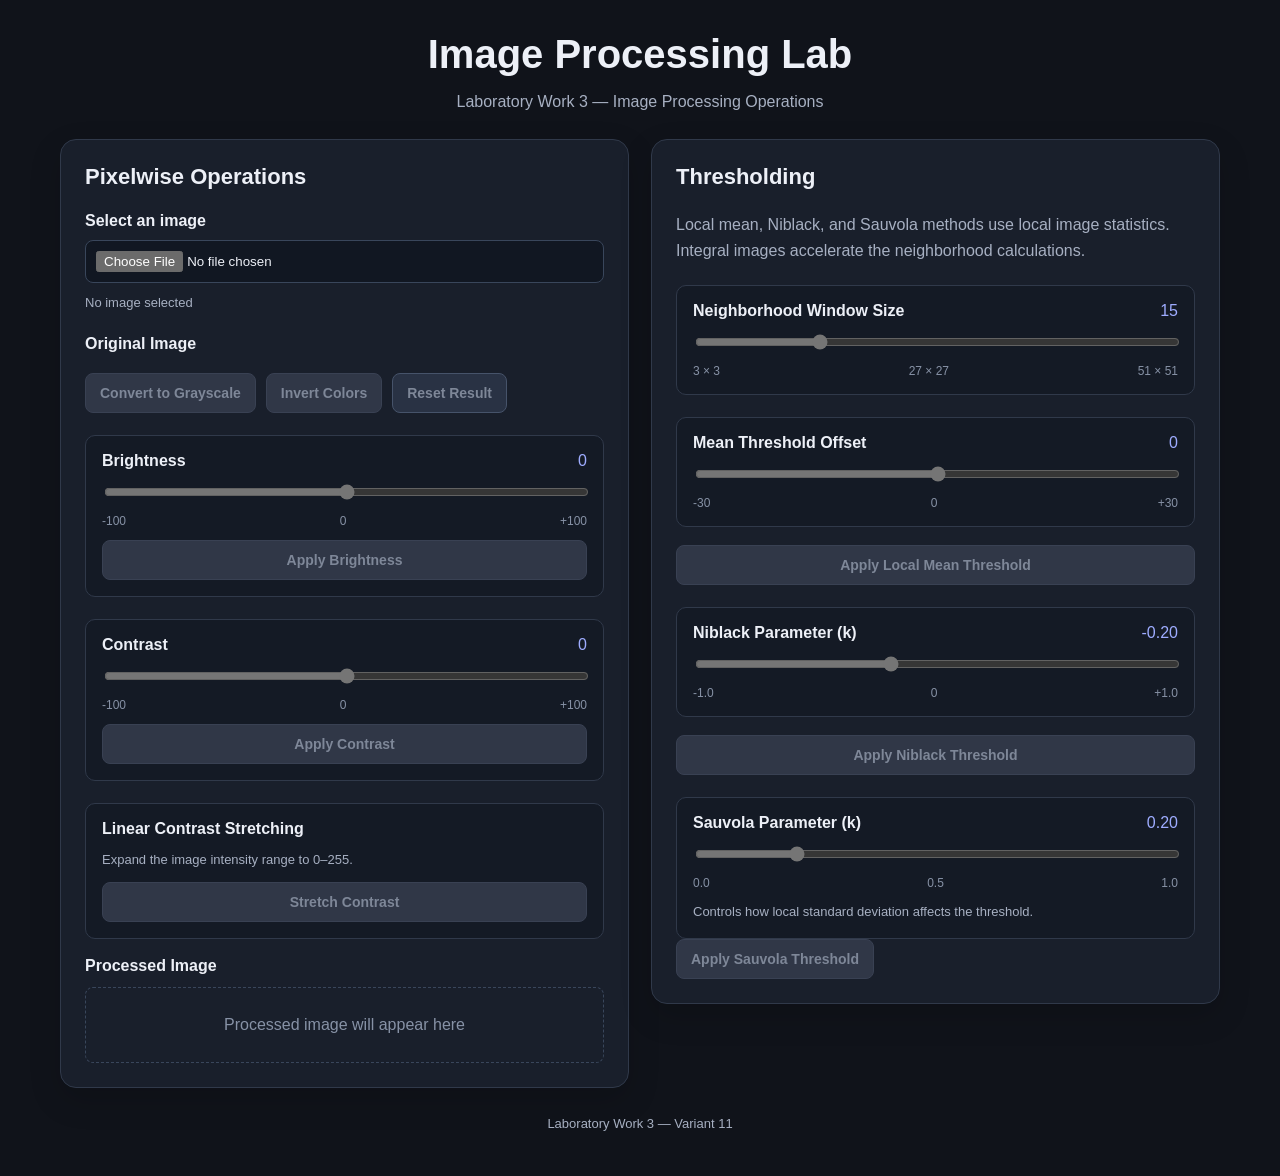
==== commit 6743348f: "added Sauvola adaptive thresholding" ====
--- a/pkg lab 3/index.html
+++ b/pkg lab 3/index.html
@@ -74,8 +74,8 @@
             <div class="panel">
                 <h2>Thresholding</h2>
                 <p class="placeholder-text">
-                    Local thresholding methods use statistics calculated from
-                    neighboring pixels. Integral images speed up window calculations.
+                    Local mean, Niblack, and Sauvola methods use local image
+                    statistics. Integral images accelerate the neighborhood calculations.
                 </p>
 
                 <div class="adjustment-control">
@@ -101,14 +101,27 @@
                 <div class="adjustment-control">
                     <div class="adjustment-heading">
                         <label for="niblackK">Niblack Parameter (k)</label>
-                        <output id="niblackKValue">-0.2</output>
+                        <output id="niblackKValue">-0.20</output>
                     </div>
                     <input type="range" id="niblackK" min="-1" max="1" value="-0.2" step="0.05" disabled>
                     <div class="range-labels"><span>-1.0</span><span>0</span><span>+1.0</span></div>
-                    <p class="control-description">Controls the influence of local standard deviation.</p>
                 </div>
 
                 <button id="niblackButton" disabled>Apply Niblack Threshold</button>
+
+                <div class="adjustment-control">
+                    <div class="adjustment-heading">
+                        <label for="sauvolaK">Sauvola Parameter (k)</label>
+                        <output id="sauvolaKValue">0.20</output>
+                    </div>
+                    <input type="range" id="sauvolaK" min="0" max="1" value="0.2" step="0.05" disabled>
+                    <div class="range-labels"><span>0.0</span><span>0.5</span><span>1.0</span></div>
+                    <p class="control-description">
+                        Controls how local standard deviation affects the threshold.
+                    </p>
+                </div>
+
+                <button id="sauvolaButton" disabled>Apply Sauvola Threshold</button>
             </div>
         </section>
 
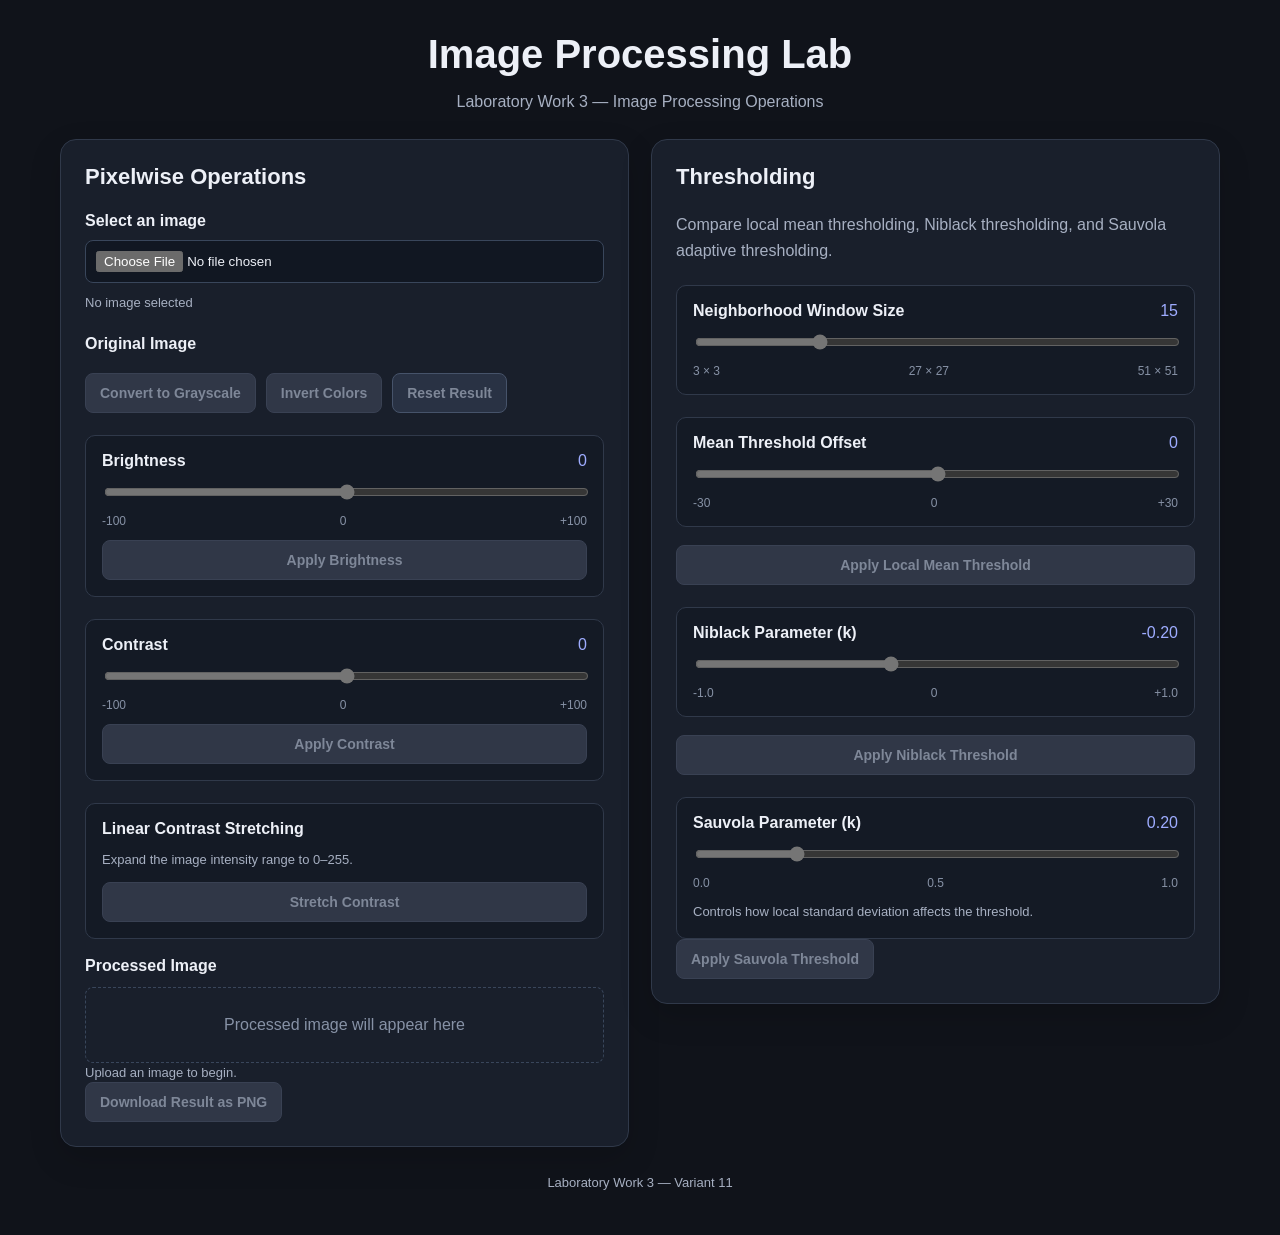
==== commit 60945b84: "added image export and final refinements" ====
--- a/pkg lab 3/index.html
+++ b/pkg lab 3/index.html
@@ -4,7 +4,7 @@
 <head>
     <meta charset="UTF-8">
     <meta name="viewport" content="width=device-width, initial-scale=1.0">
-    <title>Image Processing Lab</title>
+    <title>Image Processing Lab — Variant 11</title>
     <link rel="stylesheet" href="style.css">
 </head>
 <body>
@@ -68,14 +68,18 @@
                     <h3>Processed Image</h3>
                     <canvas id="resultCanvas" hidden></canvas>
                     <p id="resultPlaceholder">Processed image will appear here</p>
+                    <p class="control-description" id="resultStatus" role="status">
+                        Upload an image to begin.
+                    </p>
+                    <button id="downloadButton" disabled>Download Result as PNG</button>
                 </div>
             </div>
 
             <div class="panel">
                 <h2>Thresholding</h2>
                 <p class="placeholder-text">
-                    Local mean, Niblack, and Sauvola methods use local image
-                    statistics. Integral images accelerate the neighborhood calculations.
+                    Compare local mean thresholding, Niblack thresholding,
+                    and Sauvola adaptive thresholding.
                 </p>
 
                 <div class="adjustment-control">
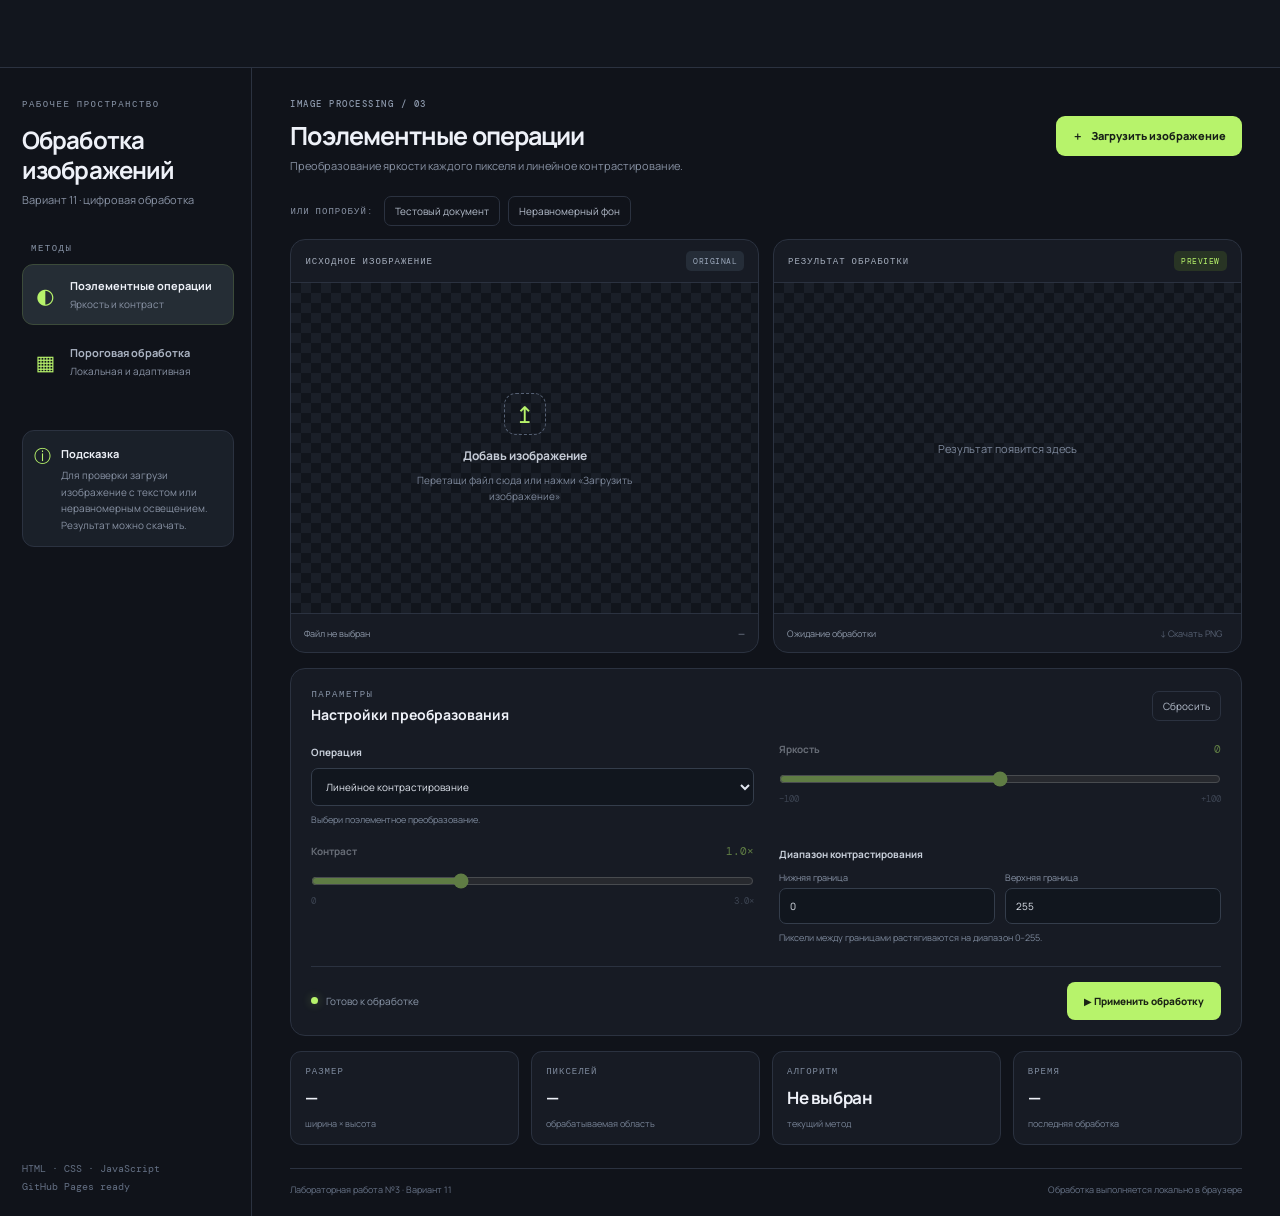
==== commit 0cf5e8be: "fix" ====
--- a/pkg lab 3/index.html
+++ b/pkg lab 3/index.html
@@ -1,139 +1,74 @@
-
-<!DOCTYPE html>
-<html lang="en">
+<!doctype html>
+<html lang="ru">
 <head>
-    <meta charset="UTF-8">
-    <meta name="viewport" content="width=device-width, initial-scale=1.0">
-    <title>Image Processing Lab — Variant 11</title>
-    <link rel="stylesheet" href="style.css">
+  <meta charset="utf-8">
+  <meta name="viewport" content="width=device-width, initial-scale=1">
+  <meta name="theme-color" content="#10131a">
+  <title>Lab 3 — Обработка изображений</title>
+  <link rel="stylesheet" href="style.css">
 </head>
 <body>
-    <main class="app">
-        <header class="app-header">
-            <h1>Image Processing Lab</h1>
-            <p>Laboratory Work 3 — Image Processing Operations</p>
-        </header>
-
-        <section class="workspace">
-            <div class="panel">
-                <h2>Pixelwise Operations</h2>
-
-                <div class="upload-control">
-                    <label for="imageInput">Select an image</label>
-                    <input type="file" id="imageInput" accept="image/*">
-                </div>
-
-                <div class="image-info" id="imageInfo">No image selected</div>
-
-                <div class="preview-container">
-                    <h3>Original Image</h3>
-                    <img id="previewImage" alt="Original image preview" hidden>
-                </div>
-
-                <div class="controls">
-                    <button id="grayscaleButton" disabled>Convert to Grayscale</button>
-                    <button id="invertButton" disabled>Invert Colors</button>
-                    <button id="resetButton" disabled>Reset Result</button>
-                </div>
-
-                <div class="adjustment-control">
-                    <div class="adjustment-heading">
-                        <label for="brightnessSlider">Brightness</label>
-                        <output id="brightnessValue">0</output>
-                    </div>
-                    <input type="range" id="brightnessSlider" min="-100" max="100" value="0" disabled>
-                    <div class="range-labels"><span>-100</span><span>0</span><span>+100</span></div>
-                    <button id="applyBrightnessButton" disabled>Apply Brightness</button>
-                </div>
-
-                <div class="adjustment-control">
-                    <div class="adjustment-heading">
-                        <label for="contrastSlider">Contrast</label>
-                        <output id="contrastValue">0</output>
-                    </div>
-                    <input type="range" id="contrastSlider" min="-100" max="100" value="0" disabled>
-                    <div class="range-labels"><span>-100</span><span>0</span><span>+100</span></div>
-                    <button id="applyContrastButton" disabled>Apply Contrast</button>
-                </div>
-
-                <div class="adjustment-control">
-                    <div class="adjustment-heading">
-                        <label for="stretchButton">Linear Contrast Stretching</label>
-                    </div>
-                    <p class="control-description">Expand the image intensity range to 0–255.</p>
-                    <button id="stretchButton" disabled>Stretch Contrast</button>
-                </div>
-
-                <div class="result-container">
-                    <h3>Processed Image</h3>
-                    <canvas id="resultCanvas" hidden></canvas>
-                    <p id="resultPlaceholder">Processed image will appear here</p>
-                    <p class="control-description" id="resultStatus" role="status">
-                        Upload an image to begin.
-                    </p>
-                    <button id="downloadButton" disabled>Download Result as PNG</button>
-                </div>
-            </div>
-
-            <div class="panel">
-                <h2>Thresholding</h2>
-                <p class="placeholder-text">
-                    Compare local mean thresholding, Niblack thresholding,
-                    and Sauvola adaptive thresholding.
-                </p>
-
-                <div class="adjustment-control">
-                    <div class="adjustment-heading">
-                        <label for="localMeanWindow">Neighborhood Window Size</label>
-                        <output id="localMeanWindowValue">15</output>
-                    </div>
-                    <input type="range" id="localMeanWindow" min="3" max="51" value="15" step="2" disabled>
-                    <div class="range-labels"><span>3 × 3</span><span>27 × 27</span><span>51 × 51</span></div>
-                </div>
-
-                <div class="adjustment-control">
-                    <div class="adjustment-heading">
-                        <label for="localMeanOffset">Mean Threshold Offset</label>
-                        <output id="localMeanOffsetValue">0</output>
-                    </div>
-                    <input type="range" id="localMeanOffset" min="-30" max="30" value="0" disabled>
-                    <div class="range-labels"><span>-30</span><span>0</span><span>+30</span></div>
-                </div>
-
-                <button id="localMeanButton" disabled>Apply Local Mean Threshold</button>
-
-                <div class="adjustment-control">
-                    <div class="adjustment-heading">
-                        <label for="niblackK">Niblack Parameter (k)</label>
-                        <output id="niblackKValue">-0.20</output>
-                    </div>
-                    <input type="range" id="niblackK" min="-1" max="1" value="-0.2" step="0.05" disabled>
-                    <div class="range-labels"><span>-1.0</span><span>0</span><span>+1.0</span></div>
-                </div>
-
-                <button id="niblackButton" disabled>Apply Niblack Threshold</button>
-
-                <div class="adjustment-control">
-                    <div class="adjustment-heading">
-                        <label for="sauvolaK">Sauvola Parameter (k)</label>
-                        <output id="sauvolaKValue">0.20</output>
-                    </div>
-                    <input type="range" id="sauvolaK" min="0" max="1" value="0.2" step="0.05" disabled>
-                    <div class="range-labels"><span>0.0</span><span>0.5</span><span>1.0</span></div>
-                    <p class="control-description">
-                        Controls how local standard deviation affects the threshold.
-                    </p>
-                </div>
-
-                <button id="sauvolaButton" disabled>Apply Sauvola Threshold</button>
-            </div>
-        </section>
-
-        <footer class="app-footer">
-            <p>Laboratory Work 3 — Variant 11</p>
-        </footer>
-    </main>
-
-    <script src="app.js"></script>
+  <header class="topbar">
+    <div class="topbar-spacer" aria-hidden="true"></div>
+  </header>
+  <main class="app-shell">
+    <aside class="sidebar">
+      <div class="eyebrow">РАБОЧЕЕ ПРОСТРАНСТВО</div>
+      <h1>Обработка<br>изображений</h1>
+      <p class="muted intro">Вариант 11 · цифровая обработка</p>
+      <div class="nav-label">МЕТОДЫ</div>
+      <button class="nav-item active" data-panel="pixel"><span class="nav-icon">◐</span><span><b>Поэлементные операции</b><small>Яркость и контраст</small></span></button>
+      <button class="nav-item" data-panel="threshold"><span class="nav-icon">▦</span><span><b>Пороговая обработка</b><small>Локальная и адаптивная</small></span></button>
+      <div class="side-note"><span class="note-icon">ⓘ</span><div><b>Подсказка</b><p>Для проверки загрузи изображение с текстом или неравномерным освещением. Результат можно скачать.</p></div></div>
+      <div class="sidebar-footer">HTML · CSS · JavaScript<br>GitHub Pages ready</div>
+    </aside>
+    <section class="workspace">
+      <div class="page-heading">
+        <div><div class="eyebrow">IMAGE PROCESSING / 03</div><h2 id="pageTitle">Поэлементные операции</h2><p id="pageSubtitle">Преобразование яркости каждого пикселя и линейное контрастирование.</p></div>
+        <label class="upload-btn" for="fileInput">＋ <span>Загрузить изображение</span></label>
+        <input id="fileInput" type="file" accept="image/*" hidden>
+      </div>
+      <div class="sample-row"><span class="muted">ИЛИ ПОПРОБУЙ:</span><button class="sample-btn" id="sampleDocument">Тестовый документ</button><button class="sample-btn" id="sampleUneven">Неравномерный фон</button></div>
+      <div class="image-grid">
+        <article class="image-card">
+          <div class="card-head"><span>ИСХОДНОЕ ИЗОБРАЖЕНИЕ</span><span class="pill" id="originalTag">ORIGINAL</span></div>
+          <div class="canvas-wrap" id="originalWrap"><canvas id="originalCanvas" width="640" height="420"></canvas><div class="empty-state" id="emptyState"><div class="empty-symbol">↥</div><b>Добавь изображение</b><span>Перетащи файл сюда или нажми «Загрузить изображение»</span></div></div>
+          <div class="image-meta"><span id="imageName">Файл не выбран</span><span id="imageSize">—</span></div>
+        </article>
+        <article class="image-card result-card">
+          <div class="card-head"><span>РЕЗУЛЬТАТ ОБРАБОТКИ</span><span class="pill result-pill">PREVIEW</span></div>
+          <div class="canvas-wrap"><canvas id="resultCanvas" width="640" height="420"></canvas><div class="result-placeholder" id="resultPlaceholder">Результат появится здесь</div></div>
+          <div class="image-meta"><span id="resultLabel">Ожидание обработки</span><button class="download-btn" id="downloadBtn" disabled>↓ Скачать PNG</button></div>
+        </article>
+      </div>
+      <section class="control-panel">
+        <div class="panel-title"><div><div class="eyebrow">ПАРАМЕТРЫ</div><h3 id="controlTitle">Настройки преобразования</h3></div><button class="reset-btn" id="resetBtn">Сбросить</button></div>
+        <div id="pixelControls" class="controls-grid">
+          <div class="control-block"><label for="operation">Операция</label><select id="operation"><option value="contrast">Линейное контрастирование</option><option value="gray">Оттенки серого</option><option value="invert">Инверсия</option><option value="brightness">Яркость и контраст</option></select><p class="help">Выбери поэлементное преобразование.</p></div>
+          <div class="control-block range-block" id="brightnessBlock"><div class="range-label"><label for="brightness">Яркость</label><output id="brightnessOut">0</output></div><input id="brightness" type="range" min="-100" max="100" value="0"><div class="range-ends"><span>−100</span><span>+100</span></div></div>
+          <div class="control-block range-block" id="contrastBlock"><div class="range-label"><label for="contrast">Контраст</label><output id="contrastOut">1.0×</output></div><input id="contrast" type="range" min="0" max="300" value="100"><div class="range-ends"><span>0</span><span>3.0×</span></div></div>
+          <div class="control-block"><label for="stretch">Диапазон контрастирования</label><div class="two-inputs"><div><small>Нижняя граница</small><input id="lowCut" type="number" min="0" max="254" value="0"></div><div><small>Верхняя граница</small><input id="highCut" type="number" min="1" max="255" value="255"></div></div><p class="help">Пиксели между границами растягиваются на диапазон 0–255.</p></div>
+        </div>
+        <div id="thresholdControls" class="controls-grid" hidden>
+          <div class="control-block"><label for="thresholdMethod">Метод пороговой обработки</label><select id="thresholdMethod"><option value="mean">Локальный порог по среднему</option><option value="niblack">Локальный метод Ниблэка</option><option value="sauvola">Адаптивный метод Сауволы</option></select><p class="help" id="methodDescription">Порог каждого пикселя вычисляется по среднему значению яркости в окрестности.</p></div>
+          <div class="control-block range-block"><div class="range-label"><label for="windowSize">Размер окна</label><output id="windowOut">31 px</output></div><input id="windowSize" type="range" min="3" max="101" step="2" value="31"><div class="range-ends"><span>3 px</span><span>101 px</span></div></div>
+          <div class="control-block range-block" id="kBlock"><div class="range-label"><label for="kValue">Параметр k</label><output id="kOut">0.20</output></div><input id="kValue" type="range" min="-50" max="50" value="20"><div class="range-ends"><span>−0.50</span><span>+0.50</span></div><p class="help">Для Ниблэка: T = m + k · s.</p></div>
+          <div class="control-block range-block" id="rBlock"><div class="range-label"><label for="rValue">Динамический диапазон R</label><output id="rOut">128</output></div><input id="rValue" type="range" min="64" max="oup" value="128" disabled hidden><input id="rValue2" type="range" min="1" max="255" value="128"><div class="range-ends"><span>1</span><span>255</span></div><p class="help">Параметр нормализации стандартного отклонения в Сауволе.</p></div>
+          <div class="control-block range-block" id="sauvolaKBlock"><div class="range-label"><label for="sauvolaK">k Сауволы</label><output id="sauvolaKOut">0.20</output></div><input id="sauvolaK" type="range" min="0" max="100" value="20"><div class="range-ends"><span>0.00</span><span>1.00</span></div><p class="help">T = m · [1 + k · (s / R − 1)].</p></div>
+          <div class="control-block"><label for="foreground">Цвет объекта</label><select id="foreground"><option value="dark">Тёмный объект на светлом фоне</option><option value="light">Светлый объект на тёмном фоне</option></select><p class="help">Меняет правило классификации пикселя относительно порога.</p></div>
+        </div>
+        <div class="panel-bottom"><span class="engine-status"><span class="status-dot"></span><span id="statusText">Готово к обработке</span></span><button class="primary-btn" id="applyBtn">▶ Применить обработку</button></div>
+      </section>
+      <section class="stats-row">
+        <div class="stat-card"><span>РАЗМЕР</span><b id="statDimensions">—</b><small>ширина × высота</small></div>
+        <div class="stat-card"><span>ПИКСЕЛЕЙ</span><b id="statPixels">—</b><small>обрабатываемая область</small></div>
+        <div class="stat-card"><span>АЛГОРИТМ</span><b id="statAlgorithm">Не выбран</b><small>текущий метод</small></div>
+        <div class="stat-card"><span>ВРЕМЯ</span><b id="statTime">—</b><small>последняя обработка</small></div>
+      </section>
+      <footer class="footer">Лабораторная работа №3 · Вариант 11 <span>Обработка выполняется локально в браузере</span></footer>
+    </section>
+  </main>
+  <script src="algorithms.js"></script>
+  <script src="app.js"></script>
 </body>
 </html>
--- a/pkg lab 3/style.css
+++ b/pkg lab 3/style.css
@@ -1,258 +1,8 @@
+@import url('https://fonts.googleapis.com/css2?family=DM+Mono:wght@400;500&family=Manrope:wght@400;500;600;700;800&display=swap');
+:root{--bg:#10131a;--panel:#171b24;--panel2:#1c222d;--line:#2b3240;--text:#eef1f8;--muted:#8993a5;--accent:#b7f36b;--accent2:#d5ff9e;--blue:#8aa9ff;--radius:15px}
+*{box-sizing:border-box}body{margin:0;background:var(--bg);color:var(--text);font-family:Manrope,system-ui,sans-serif;font-size:13px}button,input,select{font:inherit}button{cursor:pointer}.topbar{height:68px;border-bottom:1px solid var(--line);display:flex;align-items:center;justify-content:space-between;padding:0 30px;background:#12161e}.brand{display:flex;align-items:center;gap:11px;color:var(--text);text-decoration:none;font-weight:800;letter-spacing:1.4px;font-size:15px}.brand-mark{display:grid;place-items:center;width:36px;height:36px;border-radius:11px;background:var(--accent);color:#182018;font-size:25px}.brand-muted{color:var(--accent)}.brand small{display:block;color:var(--muted);font-size:9px;letter-spacing:.3px;font-weight:500;margin-top:2px}.topbar-right{color:#a8b1bf;font-size:11px;display:flex;align-items:center;gap:8px}.status-dot{width:7px;height:7px;border-radius:50%;display:inline-block;background:var(--accent);box-shadow:0 0 10px #b7f36655}.app-shell{display:grid;grid-template-columns:252px minmax(0,1fr);min-height:calc(100vh - 68px)}.sidebar{padding:30px 17px 20px 22px;border-right:1px solid var(--line);display:flex;flex-direction:column;min-height:calc(100vh - 68px)}.eyebrow,.nav-label{font:500 9px 'DM Mono',monospace;letter-spacing:1.5px;color:#8995a8}.sidebar h1{font-size:24px;line-height:1.25;letter-spacing:-.9px;margin:15px 0 7px}.muted{color:var(--muted)}.intro{font-size:11px;margin:0 0 35px}.nav-label{margin:0 0 10px 9px}.nav-item{width:100%;display:flex;align-items:center;gap:12px;border:1px solid transparent;background:transparent;color:#aab3c2;text-align:left;border-radius:11px;padding:13px 10px;margin-bottom:6px}.nav-item.active{background:#252d35;border-color:#3c4b3a;color:var(--text)}.nav-icon{font-size:21px;color:var(--accent);width:25px;text-align:center}.nav-item b{font-size:11px;display:block;font-weight:700}.nav-item small{font-size:10px;display:block;color:var(--muted);margin-top:4px}.side-note{display:flex;gap:10px;background:#1a2029;border:1px solid var(--line);padding:13px 11px;border-radius:12px;margin-top:32px}.note-icon{font-size:17px;color:var(--accent)}.side-note b{font-size:11px}.side-note p{color:var(--muted);font-size:10px;line-height:1.65;margin:5px 0 0}.sidebar-footer{margin-top:auto;padding-top:30px;color:#647084;font:10px/1.8 'DM Mono',monospace}.workspace{padding:30px clamp(18px,3vw,42px) 20px;max-width:1600px;width:100%;margin:0 auto}.page-heading{display:flex;align-items:center;justify-content:space-between;gap:20px}.page-heading h2{font-size:25px;letter-spacing:-.9px;margin:8px 0 5px}.page-heading p{color:var(--muted);font-size:11px;margin:0}.upload-btn{display:flex;align-items:center;gap:8px;background:var(--accent);color:#182018;padding:12px 16px;border-radius:9px;font-size:11px;font-weight:800;white-space:nowrap;cursor:pointer}.upload-btn:hover,.primary-btn:hover{background:var(--accent2)}.sample-row{display:flex;align-items:center;gap:8px;margin:23px 0 13px;flex-wrap:wrap}.sample-row>.muted{font:9px 'DM Mono',monospace;letter-spacing:1px;margin-right:3px}.sample-btn,.reset-btn{background:transparent;color:#b4bdcb;border:1px solid var(--line);border-radius:7px;padding:7px 10px;font-size:10px}.sample-btn:hover,.reset-btn:hover{border-color:#67764e;color:var(--accent)}.image-grid{display:grid;grid-template-columns:1fr 1fr;gap:14px}.image-card{background:var(--panel);border:1px solid var(--line);border-radius:var(--radius);overflow:hidden;min-width:0}.card-head{height:43px;display:flex;align-items:center;justify-content:space-between;padding:0 14px;border-bottom:1px solid var(--line);font:9px 'DM Mono',monospace;letter-spacing:1px;color:#a4adbc}.pill{font-size:8px;letter-spacing:.5px;padding:5px 7px;border-radius:5px;background:#252d38;color:#9aa7ba}.result-pill{color:var(--accent);background:#283424}.canvas-wrap{height:clamp(220px,27vw,330px);position:relative;display:flex;align-items:center;justify-content:center;background-color:#11151c;background-image:linear-gradient(45deg,#1a1f28 25%,transparent 25%),linear-gradient(-45deg,#1a1f28 25%,transparent 25%),linear-gradient(45deg,transparent 75%,#1a1f28 75%),linear-gradient(-45deg,transparent 75%,#1a1f28 75%);background-size:20px 20px;background-position:0 0,0 10px,10px -10px,-10px 0}canvas{display:block;max-width:100%;max-height:100%;width:auto;height:auto;object-fit:contain}.empty-state,.result-placeholder{position:absolute;inset:0;display:flex;flex-direction:column;align-items:center;justify-content:center;gap:8px;text-align:center;padding:20px;color:#7f8a9d}.empty-state b{font-size:12px;color:#c6ccd7}.empty-state span{max-width:220px;font-size:10px;line-height:1.6}.empty-symbol{width:42px;height:42px;border:1px dashed #566174;border-radius:12px;display:grid;place-items:center;font-size:23px;color:var(--accent);margin-bottom:4px}.result-placeholder{font-size:11px}.image-meta{height:39px;display:flex;align-items:center;justify-content:space-between;gap:8px;padding:0 13px;color:#8f9aab;font-size:9px;border-top:1px solid var(--line)}.download-btn{border:0;background:transparent;color:var(--accent);font-size:9px}.download-btn:disabled{color:#586274;cursor:not-allowed}.control-panel{background:var(--panel);border:1px solid var(--line);border-radius:var(--radius);margin-top:15px;padding:19px 20px 0}.panel-title{display:flex;align-items:center;justify-content:space-between;margin-bottom:18px}.panel-title h3{font-size:14px;margin:5px 0 0}.controls-grid{display:grid;grid-template-columns:repeat(2,minmax(0,1fr));gap:17px 25px}.control-block{min-width:0}.control-block>label,.range-label label{font-size:10px;font-weight:700;color:#c9d0db}.control-block select,.control-block input[type=number]{display:block;width:100%;margin-top:8px;background:#11161e;border:1px solid #343d4b;border-radius:7px;color:#e1e6ef;padding:10px;font-size:10px;outline:none}.control-block select:focus,.control-block input:focus{border-color:#91bd60}.help{font-size:9px;color:#7e8a9d;line-height:1.6;margin:7px 0 0}.range-label{display:flex;justify-content:space-between;align-items:center}.range-label output{font:11px 'DM Mono',monospace;color:var(--accent)}input[type=range]{width:100%;accent-color:var(--accent);margin:15px 0 6px;cursor:pointer}.range-ends{display:flex;justify-content:space-between;color:#697589;font:9px 'DM Mono',monospace}.two-inputs{display:grid;grid-template-columns:1fr 1fr;gap:10px}.two-inputs small{display:block;color:#8792a5;font-size:9px;margin-top:9px}.two-inputs input[type=number]{margin-top:4px}.panel-bottom{display:flex;align-items:center;justify-content:space-between;gap:12px;border-top:1px solid var(--line);margin-top:20px;padding:15px 0}.engine-status{display:flex;align-items:center;gap:8px;color:#8c98aa;font-size:10px}.primary-btn{background:var(--accent);color:#1b2415;border:0;border-radius:8px;padding:12px 17px;font-size:10px;font-weight:800}.primary-btn:disabled{opacity:.6;cursor:wait}.stats-row{display:grid;grid-template-columns:repeat(4,minmax(0,1fr));gap:12px;margin-top:15px}.stat-card{background:var(--panel);border:1px solid var(--line);border-radius:11px;padding:13px 14px}.stat-card>span{font:9px 'DM Mono',monospace;letter-spacing:1px;color:#7f8b9e;display:block}.stat-card b{display:block;font-size:17px;margin:9px 0 4px;letter-spacing:-.4px;overflow-wrap:anywhere}.stat-card small{color:#788497;font-size:9px}.footer{display:flex;justify-content:space-between;gap:15px;margin-top:23px;padding-top:14px;border-top:1px solid var(--line);color:#687488;font-size:9px}.footer span{text-align:right}[hidden]{display:none!important}
+@media(max-width:1000px){.app-shell{grid-template-columns:205px minmax(0,1fr)}.sidebar{padding-left:14px;padding-right:12px}.workspace{padding:25px 18px}.image-grid{gap:10px}.controls-grid{gap:15px}.stat-card{padding:11px}}
+@media(max-width:720px){.topbar{padding:0 16px}.app-shell{display:block}.sidebar{min-height:0;border-right:0;border-bottom:1px solid var(--line);padding:16px;display:block}.sidebar h1{font-size:20px;margin:8px 0}.intro{margin-bottom:16px}.nav-label,.side-note,.sidebar-footer{display:none}.nav-item{display:inline-flex;width:auto;margin:0 5px 0 0;padding:8px}.nav-item b{font-size:10px}.nav-item small{display:none}.nav-icon{width:auto;font-size:17px}.workspace{padding:22px 13px}.page-heading{align-items:flex-start;flex-direction:column}.page-heading h2{font-size:22px}.upload-btn{align-self:stretch;justify-content:center}.image-grid{grid-template-columns:1fr}.canvas-wrap{height:260px}.controls-grid{grid-template-columns:1fr}.stats-row{grid-template-columns:1fr 1fr}.footer{line-height:1.6}.topbar-right{font-size:0}.topbar-right .status-dot{font-size:initial}.sample-row{margin-top:15px}.panel-bottom{align-items:flex-start;flex-direction:column}.primary-btn{width:100%}}
 
-* {
-    box-sizing: border-box;
-}
-
-:root {
-    color-scheme: dark;
-    font-family: Arial, Helvetica, sans-serif;
-    background: #10131a;
-    color: #edf0f7;
-}
-
-body {
-    margin: 0;
-    min-height: 100vh;
-    background: #10131a;
-}
-
-.app {
-    width: min(1200px, 100%);
-    margin: 0 auto;
-    padding: 32px 20px;
-}
-
-.app-header {
-    margin-bottom: 28px;
-    text-align: center;
-}
-
-.app-header h1 {
-    margin: 0 0 10px;
-    font-size: clamp(28px, 4vw, 40px);
-}
-
-.app-header p,
-.app-footer,
-.placeholder-text {
-    color: #a7b0c2;
-}
-
-.workspace {
-    display: grid;
-    grid-template-columns: repeat(2, minmax(0, 1fr));
-    gap: 22px;
-    align-items: start;
-}
-
-.panel {
-    min-width: 0;
-    padding: 24px;
-    border: 1px solid #30394a;
-    border-radius: 16px;
-    background: #191f2b;
-    box-shadow: 0 12px 32px rgb(0 0 0 / 15%);
-}
-
-.panel h2 {
-    margin: 0 0 22px;
-    font-size: 22px;
-}
-
-.panel h3 {
-    margin: 0 0 12px;
-    font-size: 16px;
-}
-
-.upload-control {
-    display: grid;
-    gap: 10px;
-    margin-bottom: 12px;
-}
-
-.upload-control label,
-.adjustment-heading label {
-    font-weight: 600;
-}
-
-input[type="file"] {
-    width: 100%;
-    padding: 10px;
-    border: 1px solid #39465b;
-    border-radius: 8px;
-    background: #111722;
-    color: #edf0f7;
-}
-
-.image-info {
-    min-height: 20px;
-    margin-bottom: 20px;
-    color: #a7b0c2;
-    font-size: 13px;
-    overflow-wrap: anywhere;
-}
-
-.preview-container,
-.result-container {
-    margin-top: 18px;
-}
-
-#previewImage,
-#resultCanvas {
-    display: block;
-    max-width: 100%;
-    height: auto;
-    margin: 0 auto;
-    border-radius: 8px;
-    background: #111722;
-}
-
-#previewImage[hidden],
-#resultCanvas[hidden] {
-    display: none;
-}
-
-#resultCanvas {
-    width: auto;
-}
-
-#resultPlaceholder {
-    margin: 0;
-    padding: 28px 12px;
-    border: 1px dashed #39465b;
-    border-radius: 8px;
-    color: #8792a6;
-    text-align: center;
-}
-
-#resultPlaceholder[hidden] {
-    display: none;
-}
-
-.controls {
-    display: flex;
-    flex-wrap: wrap;
-    gap: 10px;
-    margin-top: 20px;
-}
-
-button {
-    padding: 11px 14px;
-    border: 1px solid #5369f8;
-    border-radius: 8px;
-    background: #4659dc;
-    color: #fff;
-    font-size: 14px;
-    font-weight: 600;
-    cursor: pointer;
-    transition: background 0.15s ease;
-}
-
-button:hover:not(:disabled) {
-    background: #596cf0;
-}
-
-button:disabled {
-    border-color: #394153;
-    background: #303747;
-    color: #7e8798;
-    cursor: not-allowed;
-}
-
-#resetButton {
-    border-color: #46536a;
-    background: #293244;
-}
-
-.adjustment-control {
-    display: grid;
-    gap: 12px;
-    margin-top: 22px;
-    padding: 16px;
-    border: 1px solid #30394a;
-    border-radius: 10px;
-    background: #141a25;
-}
-
-.adjustment-heading {
-    display: flex;
-    align-items: center;
-    justify-content: space-between;
-    gap: 12px;
-}
-
-.adjustment-heading output {
-    min-width: 42px;
-    color: #9eacff;
-    font-variant-numeric: tabular-nums;
-    text-align: right;
-}
-
-input[type="range"] {
-    width: 100%;
-    accent-color: #7182ff;
-    cursor: pointer;
-}
-
-input[type="range"]:disabled {
-    cursor: not-allowed;
-}
-
-.range-labels {
-    display: flex;
-    justify-content: space-between;
-    color: #8792a6;
-    font-size: 12px;
-}
-
-.adjustment-control button,
-#localMeanButton,
-#niblackButton {
-    width: 100%;
-}
-
-.control-description {
-    margin: 0;
-    color: #a7b0c2;
-    font-size: 13px;
-    line-height: 1.5;
-}
-
-#localMeanButton,
-#niblackButton {
-    margin-top: 18px;
-}
-
-.placeholder-text {
-    line-height: 1.6;
-}
-
-.app-footer {
-    margin-top: 28px;
-    font-size: 13px;
-    text-align: center;
-}
-
-@media (max-width: 800px) {
-    .workspace {
-        grid-template-columns: 1fr;
-    }
-}
-
-@media (max-width: 480px) {
-    .app {
-        padding: 22px 12px;
-    }
-
-    .panel {
-        padding: 16px;
-    }
-
-    .controls {
-        flex-direction: column;
-    }
-
-    .controls button {
-        width: 100%;
-    }
-}
+/* Header branding removed as requested */
+.topbar{justify-content:flex-end}.topbar-spacer{flex:1}
